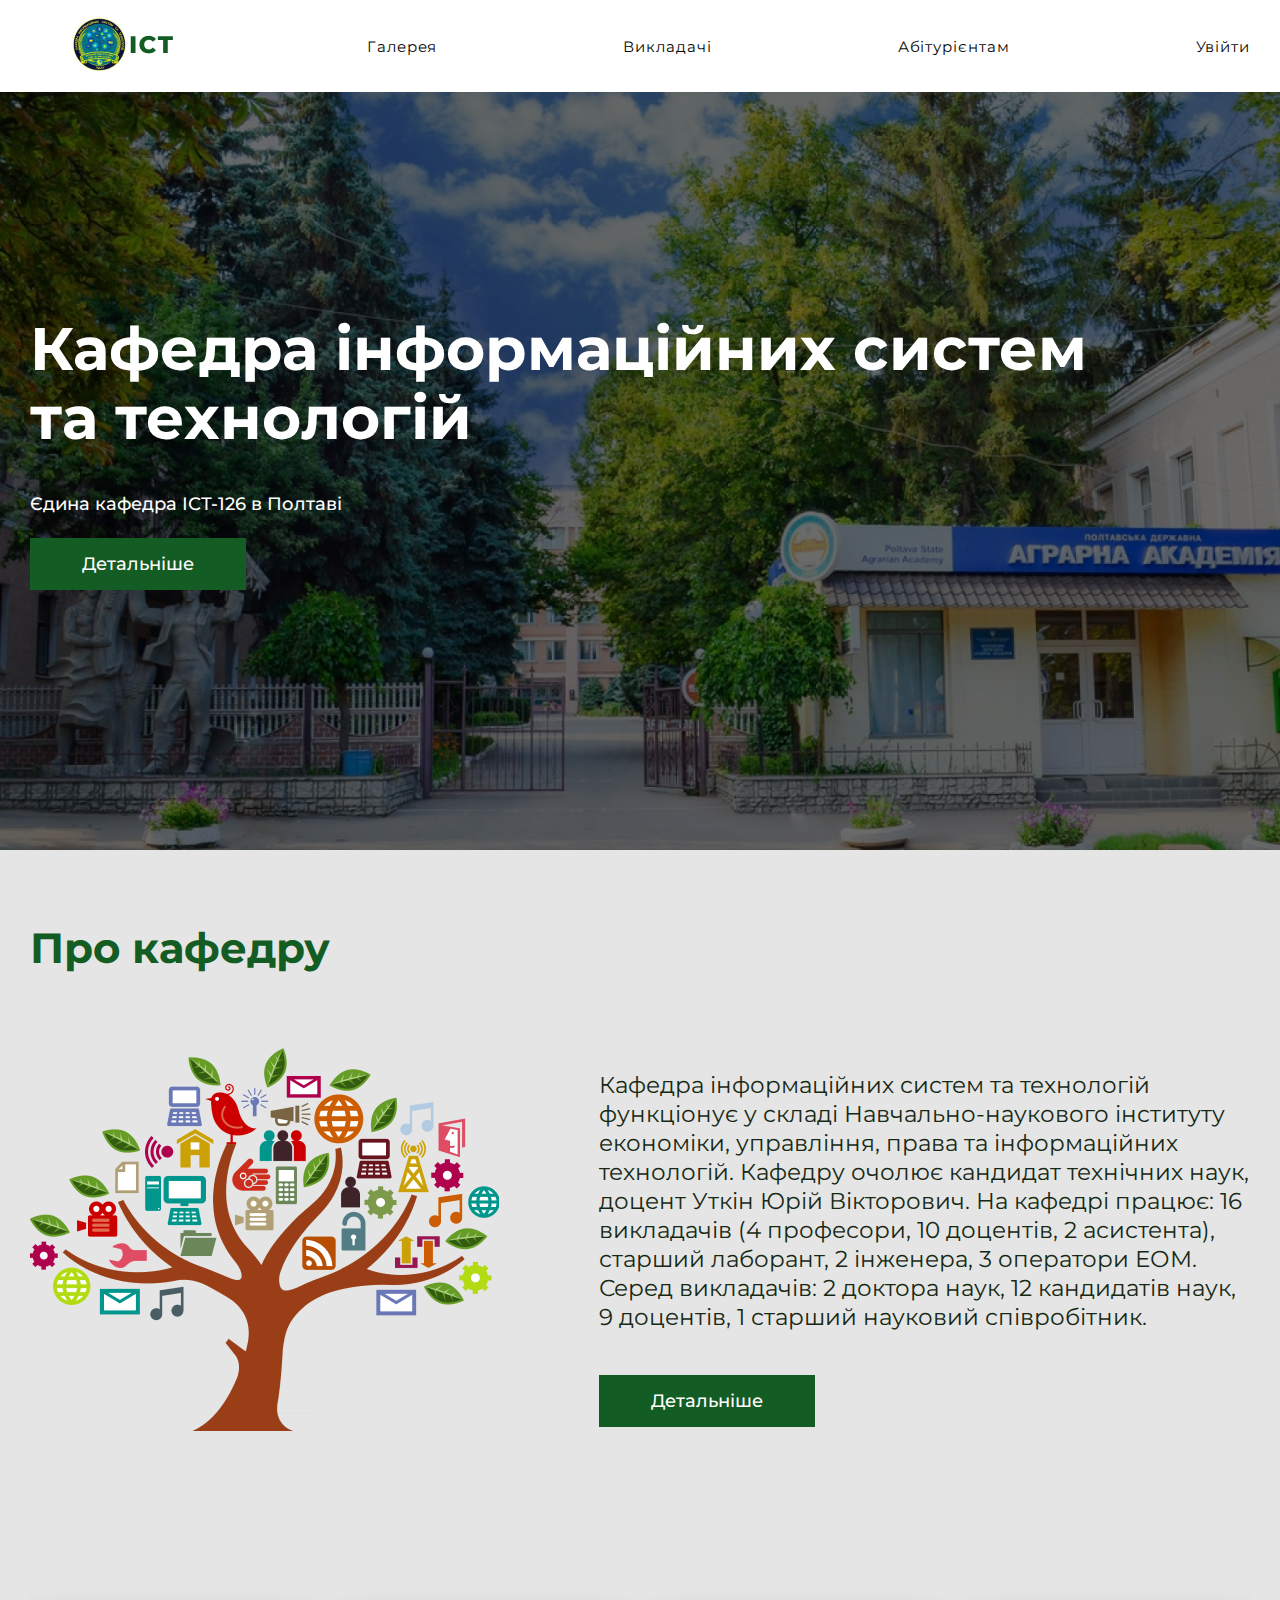
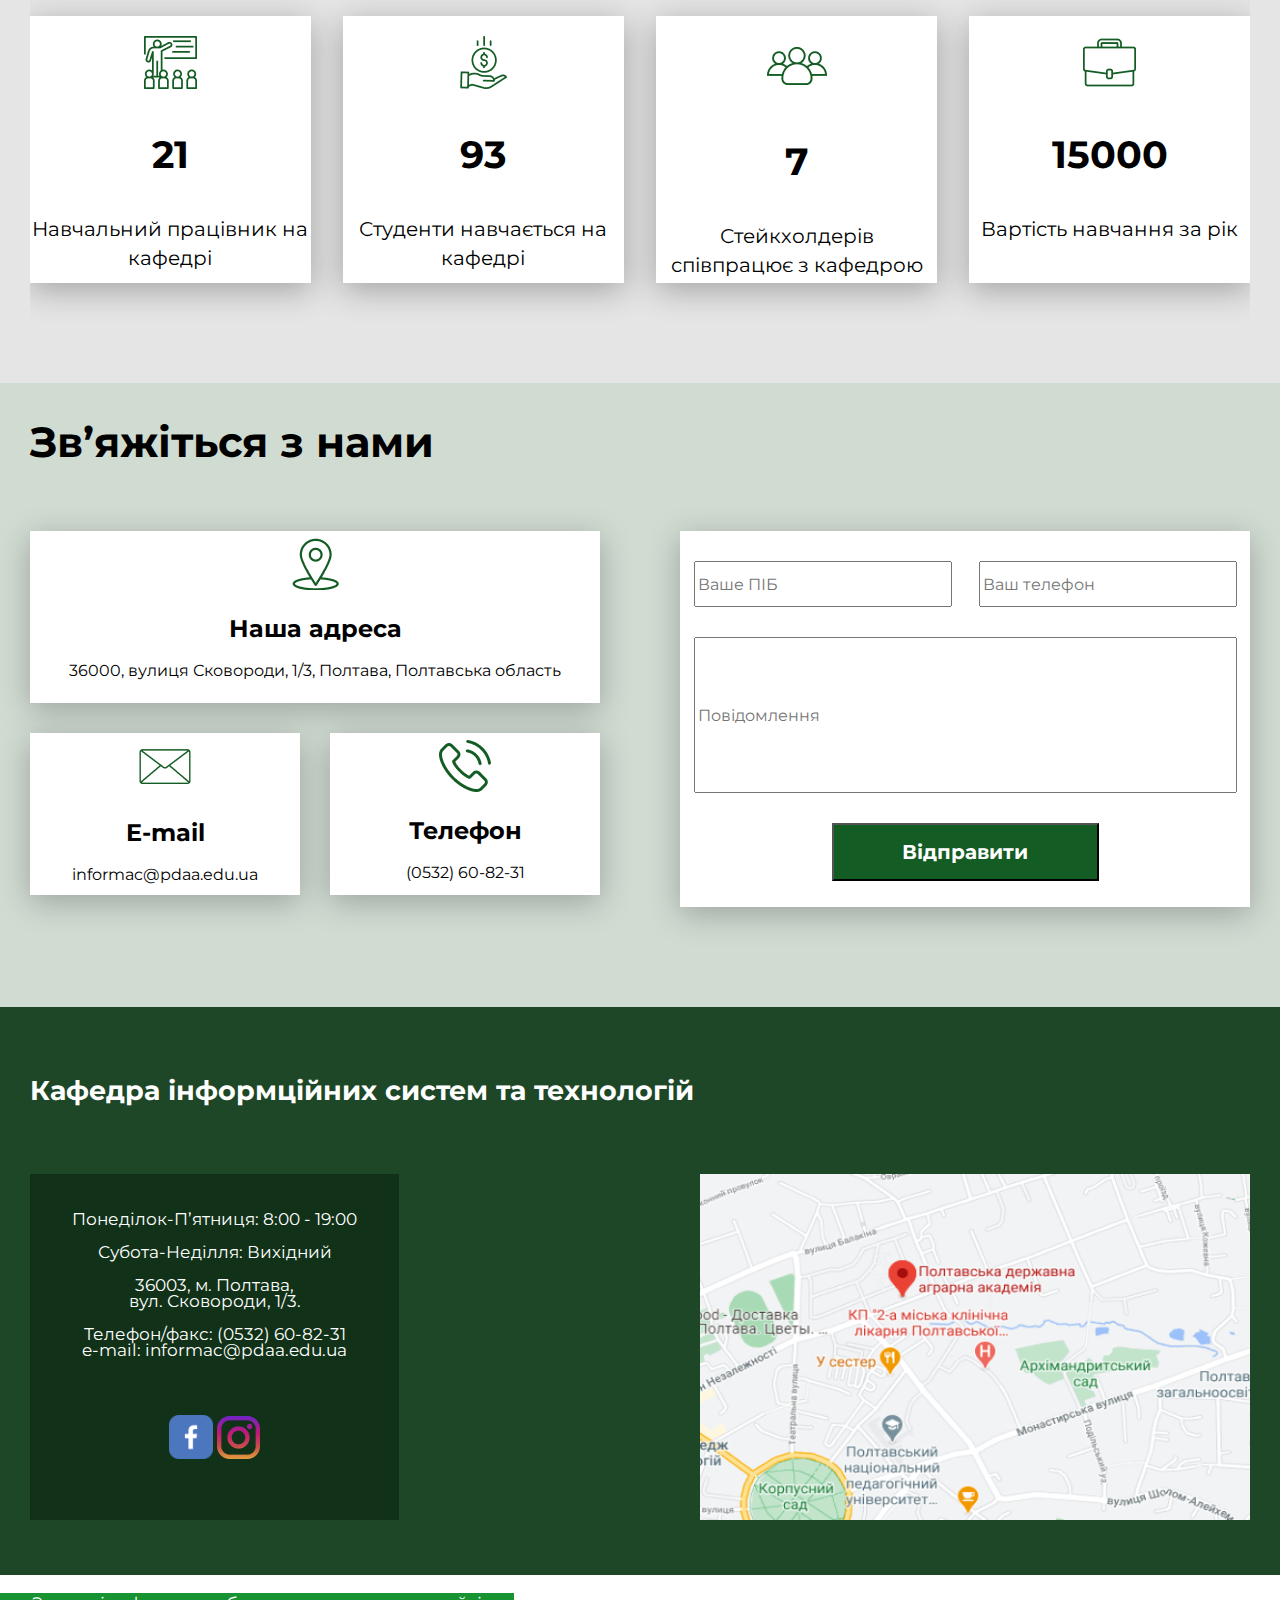
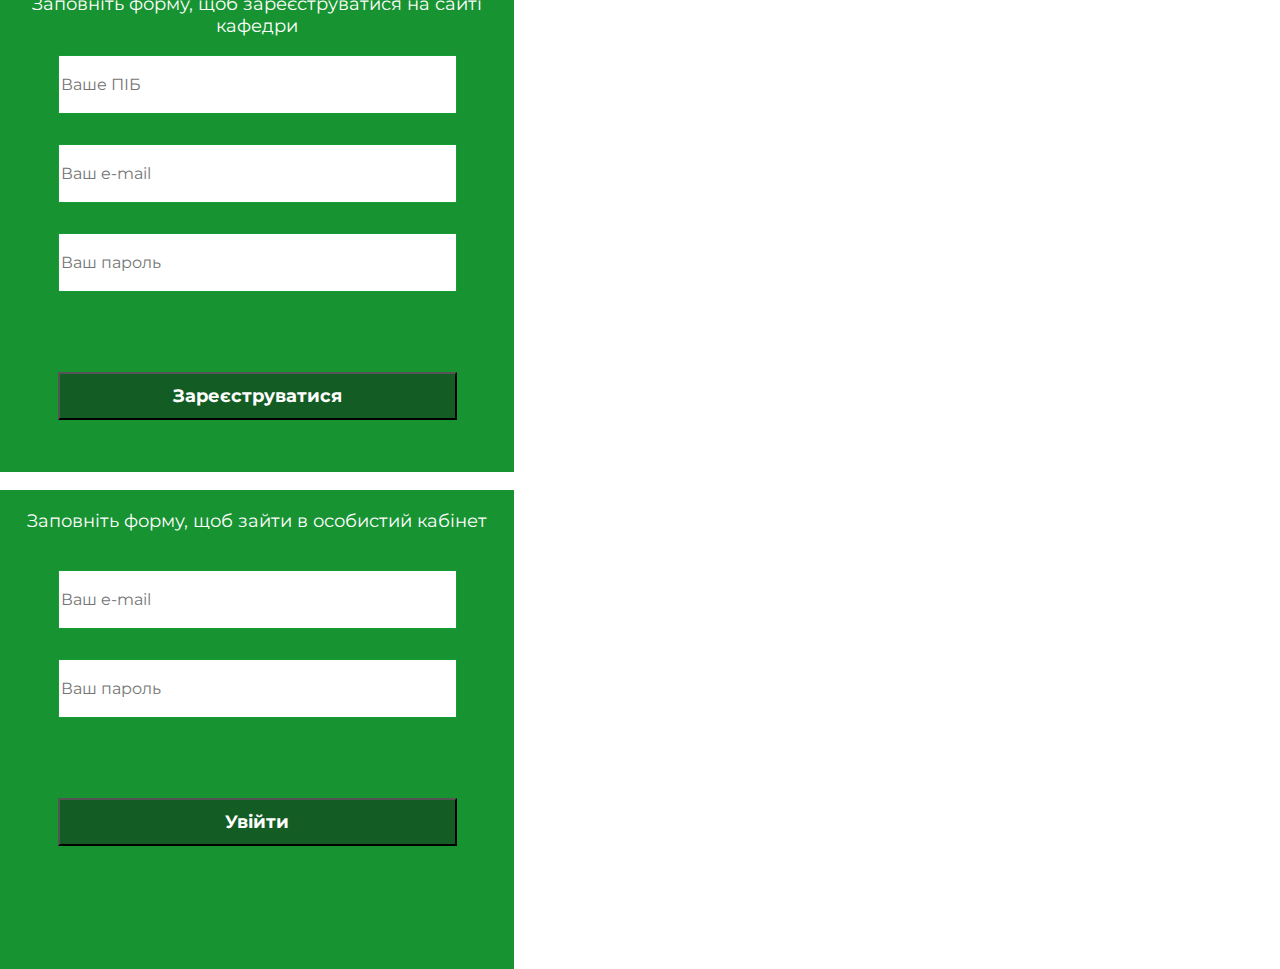
==== index.html @ c8d1c556 "First version Ist website" ====
<!DOCTYPE html>
<html lang="ua">

<head>
  <meta charset="UTF-8">
  <meta http-equiv="X-UA-Compatible" content="IE=edge">
  <meta name="viewport" content="width=device-width, initial-scale=1.0">
  <title>Кафедра ІНформаційних систем та технологій</title>
  <link rel="stylesheet" href="style/normalize.css">
  <link rel="stylesheet" href="style/main.css">
  <link rel="preconnect" href="https://fonts.gstatic.com">
  <link href="https://fonts.googleapis.com/css2?family=Montserrat:ital,wght@0,400;0,700;0,900;1,400;1,700&display=swap"
    rel="stylesheet">
</head>

<body>
  <header class="header">
    <div class="container">
      <nav class="main__nav">
        <ul class="nav__list">
          <a href="index.html">
            <li class="nav__item"><img src="img/logo.png" alt="Logo"></li>
          </a>
          <a href="gallery.html">
            <li class="nav__item">Галерея</li>
          </a>
          <a href="professor.html">
            <li class="nav__item">Викладачі</li>
          </a>
          <a href="for_entrant.html">
            <li class="nav__item">Абітурієнтам</li>
          </a>
          <a href="">
            <li class="nav__item"> Увійти</li>
          </a>
        </ul>
      </nav>
    </div>
  </header>
  
  <div class="main__header">
    <div class="container">
      <div class="header__title">
        <h1>
          Кафедра інформаційних систем<br> та технологій
        </h1>
      </div>
      <div class="header__subtitle">
        <p>
          Єдина кафедра ІСТ-126 в Полтаві
        </p>
      </div>
      <div class="header__detail">
        <a href="chair_detail.html">
          Детальніше
        </a>
      </div>
    </div>
  </div>



  <main class="main__content">
    <section class="about__chair">
      <div class="container">
        <div class="about__chair_title">
          <h2>
            Про кафедру
          </h2>
        </div>
        <div class="about__chair_wrapper">
          <div class="about__chair_img">
            <img src="img/about.png" alt="IT treees">
          </div>
          <div class="about__chair_descript">
            <p>
              Кафедра інформаційних систем та технологій функціонує у складі Навчально-наукового інституту економіки,
              управління, права та інформаційних технологій. Кафедру очолює кандидат технічних наук, доцент Уткін Юрій
              Вікторович. На кафедрі працює: 16 викладачів (4 професори, 10 доцентів, 2 асистента), старший лаборант, 2
              інженера, 3 оператори ЕОМ. Серед викладачів: 2 доктора наук, 12 кандидатів наук, 9 доцентів, 1 старший
              науковий співробітник.
            </p>
            <div class="about__chair_link">
              <a href="chair_detail.html">
                Детальніше
              </a>
            </div>
          </div>
        </div>
        <div class="advantage__cards">
            <div class="advantage__card_1">
              <img src="img/Vector.png" alt="">
              <h2>21</h2>
              <p>
                Навчальний працівник на кафедрі
              </p>
            </div>
            <div class="advantage__card_2">
              <img src="img/Vector2.png" alt="">
              <h2>93</h2>
              <p>
                Студенти навчається на кафедрі
              </p>
            </div>
            <div class="advantage__card_3">
              <img src="img/Vector3.png" alt="">
              <h2>7</h2>
              <p>
                Стейкхолдерів співпрацює з кафедрою
              </p>
            </div>
            <div class="advantage__card_4">
              <img src="img/Vector4.png" alt="">
              <h2>15000</h2>
              <p>
                Вартість навчання за рік
              </p>
            </div>
        </div>  
      </div>
    </section>

    <section class="contact__us">
      <div class="container">
        <div class="contact__title">
          <h2>Зв’яжіться з нами</h2>
        </div>
        <div class="flex__wraper">
          <div class="our__contacts">
            <div class="contact__location">
              <img src="img/location.png" alt="">
              <h2>Наша адреса</h2>
              <p>
                36000, вулиця Сковороди, 1/3, Полтава, Полтавська область
              </p>
            </div>
             <div class="flex__wrap_contact">
              <div class="contact__email">
                <img src="img/email.png" alt="">
                <h2>E-mail</h2>
                <p>
                  informac@pdaa.edu.ua
                </p>
              </div>
              <div class="contact__phone">
                <img src="img/phone.png" alt="">
                <h2>Телефон</h2>
                <p>
                  (0532) 60-82-31
                </p>
              </div>
            </div>
          </div>
          
          <div class="communication__form">
            <form action="#" method="POST">
              <div class="flex__wrap_form">
                <div class="communication__name">
                  <input type="text" name="name" placeholder="Ваше ПІБ">
                </div>
                <div class="communication__phone">
                  <input type="tel" name="phone" placeholder="Ваш телефон">
                </div>
              </div>             
              <div class="communication__Message">
                <input type="text" name="Message" placeholder="Повідомлення">
              </div>
            </form>
            <div class="form__button">
              <button type="Submit">Відправити</button>
            </div>
          </div>
        </div>
      </section>
    </main>

    <footer class="footer">
      <div class="container">
        <div class="footer__title">
          <h2>
            Кафедра інформційних систем та технологій
          </h2>
        </div>
        <div class="flex__footer">
          <div class="footer__information"> 
            <p>Понеділок-П’ятниця: 8:00 - 19:00</p>
            <p>Субота-Неділля: Вихідний</p>
            <p>36003, м. Полтава,<br>вул. Сковороди, 1/3.</p>
            <p>Телефон/факс: (0532) 60-82-31<br>e-mail: informac@pdaa.edu.ua</p>
            <div class="social__icon">
              <a href="#"><img src="img/facebook.png" alt="facebook icon" width="44px"></a>
              <a href="#"><img src="img/instagram.png" alt="instagram icon"></a>
            </div>
          </div>
          
          <div class="footer__map">
            <img src="img/map.jpg" alt="map location">
          </div>
        </div>
        </div>  
    </footer>

    <div class="registration">
      <p>
        Заповніть форму, щоб зареєструватися на сайті кафедри
      </p>  
      <form action="">
        <input type="text" placeholder="Ваше ПІБ">
        <input type="e-mail"placeholder="Ваш e-mail">
        <input type="password" placeholder="Ваш пароль">
      </form>
      <button>
        Зареєструватися
     </button>
    </div>

    <div class="log_in">
      <p>
        Заповніть форму, щоб зайти в особистий кабінет
      </p>  
      <form action="">
        <input type="email" placeholder="Ваш e-mail">
        <input type="password" placeholder="Ваш пароль">
      </form>
      <button>
        Увійти
     </button>
    </div>
</body>

</html>
---- style/main.css ----
body {
    font-family: 'Montserrat', sans-serif;
    margin: 0;
    padding: 0;
}

a {
  text-decoration: none;
  color:  #070707;
}

li {
  padding: 0;
  margin: 0;
  list-style: none;
}

.container {
    max-width: 1220px;
    margin: 0 auto;
}

.nav__list {
  display: flex;
  justify-content: space-between;
  align-items: center;
  font-size: 15px;
  letter-spacing: 0.06em;
  color: #172915;
}

.main__header {
  background-color:#449E2F;
  background-image: url(../img/bg.png);
  background-size: cover;
  background-repeat: no-repeat;
	background-position: center center;
  overflow: hidden;
  padding-bottom: 275px;
}

.header__title {
  padding-top: 182px;
  font-style: normal;
  font-weight: 900;
  font-size: 30px;
  line-height: 69px;
  color: #FFFFFF;
  align-items: center;
}

.header__subtitle {
  font-weight: 500;
  font-size: 18px;
  line-height: 22px;
  color: #FFFFFF;
  padding-bottom: 20px;
}

.header__detail a{
  font-weight: 500;
  font-size: 18px;
  line-height: 22px;
  color: #FFFFFF;
  width: 267px;
  height: 58px;
  background: #135C23;
  padding: 15px 52px 15px 52px;
}

.about__chair {
  background: #E5E5E5;
  overflow: hidden;
}
.about__chair_title {
  padding-top: 40px;
  padding-bottom: 40px;
  font-style: normal;
  font-weight: bold;
  font-size: 28px;
  line-height: 49px;
  color: #135C23;
}
.about__chair_wrapper {
  display: flex;
  justify-content: space-between;
  padding-bottom: 100px;
}

.about__chair_descript {
  font-weight: normal;
  font-size: 23px;
  line-height: 29px;
  color: #172915;
  padding-left: 100px;
}
.about__chair_link {
  padding-top: 30px;
}
.about__chair_link a {
  font-weight: 500;
  font-size: 18px;
  line-height: 22px;
  color: #FFFFFF;
  width: 267px;
  height: 58px;
  background: #135C23;
  padding: 15px 52px 15px 52px;
}

.advantage__cards {
  overflow: hidden;
  display: flex;
  justify-content: space-between;
  padding-bottom: 100px;
  padding-top: 80px;
  text-align: center;
  
}
.advantage__cards h2 {
  font-weight: 700;
  font-size: 38px;
  line-height: 59px;
}

.advantage__cards p {
  font-size: 20px;
line-height: 29px;
}
.advantage__cards img {
  padding-top: 20px;
}

.advantage__card_1 {
  background: #FFFFFF;
  box-shadow: 0px 7px 30px rgba(0, 0, 0, 0.29);
  width: 23%;
  height: 267px;
  
}
.advantage__card_2 {
  background: #FFFFFF;
  box-shadow: 0px 7px 30px rgba(0, 0, 0, 0.29);
  width: 23%;
  height: 267px;
}
.advantage__card_3 {
  background: #FFFFFF;
  box-shadow: 0px 7px 30px rgba(0, 0, 0, 0.29);
  width: 23%;
  height: 267px;
}
.advantage__card_4 {
  background: #FFFFFF;
  box-shadow: 0px 7px 30px rgba(0, 0, 0, 0.29);
  width: 23%;
  height: 267px;
}

.contact__us {
  background-color:  rgba(18, 75, 30, 0.2);
  overflow: hidden;
  padding-bottom: 100px;
}

.contact__title {
  font-weight: bold;
  font-size: 28px;
  line-height: 49px;
  color: #000000;
  padding-bottom: 30px;
}
.flex__wraper {
  display: flex;
  justify-content: space-between;
}

.flex__wrap_contact {
  display: flex;
  justify-content: space-between;
}
.our__contacts img{
  padding-top: 7px;
}
.contact__location {
  width: 570px;
  height: 172px;
  background: #FFFFFF;
  box-shadow: 0px 7px 30px rgba(0, 0, 0, 0.25);
  text-align: center;
  margin-bottom: 30px;
}

.contact__email {
  width: 270px;
  height: 162px;
  background: #FFFFFF;
  box-shadow: 0px 7px 30px rgba(0, 0, 0, 0.25);
  text-align: center;
}
.contact__phone {
  width: 270px;
  height: 162px;
  background: #FFFFFF;
  box-shadow: 0px 7px 30px rgba(0, 0, 0, 0.25);
  text-align: center;
}

.communication__form {
  width: 570px;
  height: 376px;
  background: #FFFFFF;
  box-shadow: 0px 7px 30px rgba(0, 0, 0, 0.25);
}

.flex__wrap_form {
  display: flex;
  justify-content: space-around;
  padding-top: 30px;
}
.communication__Message {
  text-align: center;
  padding-top: 30px;

}

.form__button {
  padding-top: 30px;
  text-align: center;
}

.communication__name input {
 width: 250px;
 height: 40px;
}
.communication__phone input {
  width: 250px;
  height: 40px;
}
.communication__Message input {
  width: 535px;
  height: 150px;
}

.form__button button{
  font-weight: 500;
  font-size: 18px;
  line-height: 22px;
  color: #FFFFFF;
  width: 267px;
  height: 58px;
  background: #135C23;
  padding: 15px 52px 15px 52px;
  font-weight: 700;
  font-size: 20px;
  line-height: 24px;
}

 .footer {
  background: #1E4727;
  overflow: hidden;
 }

 .footer__title {
   padding-top: 50px;
   padding-bottom: 50px;
  font-weight: 900;
  font-size: 18px;
  line-height: 22px;
  color: #FFFFFF;
 }

 .flex__footer {
   display: flex;
   justify-content: space-between;
   padding-bottom: 50px;
 }
 
 .footer__information {
  width: 369px;
  height: 326px;
  background: #113218;
  text-align: center;
  font-size: 17px;
  line-height: 16px;
  color: #FFFFFF;
  padding-top: 20px;
 }
.social__icon {
  padding-top: 40px;

}
 .footer__map img {
   width: 550px;
   height: 346px;
 }

 /* end main*/

 .main__chair_title {
   padding-top: 50px;
  font-weight: bold;
  font-size: 30px;
  line-height: 49px;
  color: #172915;
 }
 .main__chair_description {
  font-weight: normal;
  font-size: 18px;
  line-height: 22px;
  color: #172915;
  text-align: justify;
  padding-bottom: 100px;
 }
 .main__chair_description a {
  text-decoration: underline;
 }
 .main__chair_detail {
  background: #E5E5E5;
  overflow: hidden;
 }

 /* entrant */

 .main__for_entrant {
  background: #E5E5E5;
  overflow: hidden;
  font-size: 18px;
  line-height: 22px;
  color: #172915;
 }

 .for_entrant_title {
  padding-top: 50px;
  font-size: 25px;
  line-height: 49px;
  color: #172915;
 }

 .entrant__document_item {
   list-style: decimal;
 }

 .entrant__information_item {
   list-style: decimal;
 }

 .entrant__information_list {
   padding-bottom: 50px;
 }

 /* gallery */

 .main__gallery {
  background: #E5E5E5;
  overflow: hidden;
 }
 .main__gallery_title {
  font-size: 30px;
  line-height: 49px;
  color: #172915;
  padding: 30px 0 20px 0;
 }

 .gallery__table td {
   padding: 10px;
 }

 .gallery__table {
   padding-bottom: 50px;
 }

 /* professor */

 .professor__title {
  font-weight: bold;
  font-size: 20px;
  line-height: 49px;
  padding: 30px 0 20px 0;
 }
 
 .main__professor {
  background: #E5E5E5;
  overflow: hidden;
  padding-bottom: 70px;
 }

 .professor__wrapper {
   display: flex;
   justify-content: space-between;
   align-items: center;
 }

 .professor__card {
   display: flex;
   justify-content: space-between;
   width: 50%;
   padding: 20px;
 }
 /* ************ */
.registration {
  /* display: none; */
  text-align: center;
  width: 514px;
  height: 479px;
  background: #179332;
}
.registration input {
  margin-bottom: 30px;
  width: 399px;
  height: 59px;
  background: #FFFFFF;
  border: 1px solid #149D33;
  box-sizing: border-box;
}
.registration button {
  width: 399px;
  height: 48px;
  background: #135C23;
  font-weight: 700;
  font-size: 18px;
  line-height: 22px;
  color: #fff;
  margin-top: 50px;
}
.registration p {
  font-size: 18px;
  line-height: 22px;
  color: #FFFFFF;
}
/* **************** */
.log_in {
  /* display: none; */
  text-align: center;
  width: 514px;
  height: 479px;
  background: #179332;
}
.log_in input {
  margin-bottom: 30px;
  width: 399px;
  height: 59px;
  background: #FFFFFF;
  border: 1px solid #149D33;
  box-sizing: border-box;
}
.log_in button {
  width: 399px;
  height: 48px;
  background: #135C23;
  font-weight: 700;
  font-size: 18px;
  line-height: 22px;
  color: #fff;
  margin-top: 50px;
}
.log_in p {
  padding-top: 20px;
  padding-bottom: 20px;
  font-size: 18px;
  line-height: 22px;
  color: #FFFFFF;
}
 /*  *******************/

 @media screen and (max-width: 1150px){
  .flex__wraper {
    padding-left: 100px; 
    display: flex;
    flex-wrap: wrap;
  }
  .our__contacts {
    padding-bottom: 40px;
  }

} 

  @media screen and (max-width: 975px) {
  .about__chair_wrapper{
    display: flex;
    flex-direction: column;
}

.advantage__cards {
  padding-left: 300px;
  display: flex;
  justify-content: space-between;
  /* flex-wrap: wrap; */
  flex-direction: column;
  padding-bottom: 100px;
  padding-top: 80px;
}
.advantage__card_1 {
  margin-bottom: 20px;
  background: #FFFFFF;
  box-shadow: 0px 7px 30px rgba(0, 0, 0, 0.29);
  width: 50%;
  height: 287px;
  
}
.advantage__card_2 {
  margin-bottom: 20px;
  background: #FFFFFF;
  box-shadow: 0px 7px 30px rgba(0, 0, 0, 0.29);
  width: 50%;
  height: 287px;
}
.advantage__card_3 {
  margin-bottom: 20px;
  background: #FFFFFF;
  box-shadow: 0px 7px 30px rgba(0, 0, 0, 0.29);
  width: 50%;
  height: 287px;
}
.advantage__card_4 {
  margin-bottom: 20px;
  background: #FFFFFF;
  box-shadow: 0px 7px 30px rgba(0, 0, 0, 0.29);
  width: 50%;
  height: 287px;
}
.flex__footer {
  flex-wrap: wrap;
}
.footer__information {
  margin-bottom: 30px;
}
}
@media screen and (max-width: 930px) {
  .professor__card {
    flex-wrap: wrap;
  }
}
@media screen and (max-width: 600px) {
  .professor__wrapper {
    flex-wrap: wrap;
  }
}
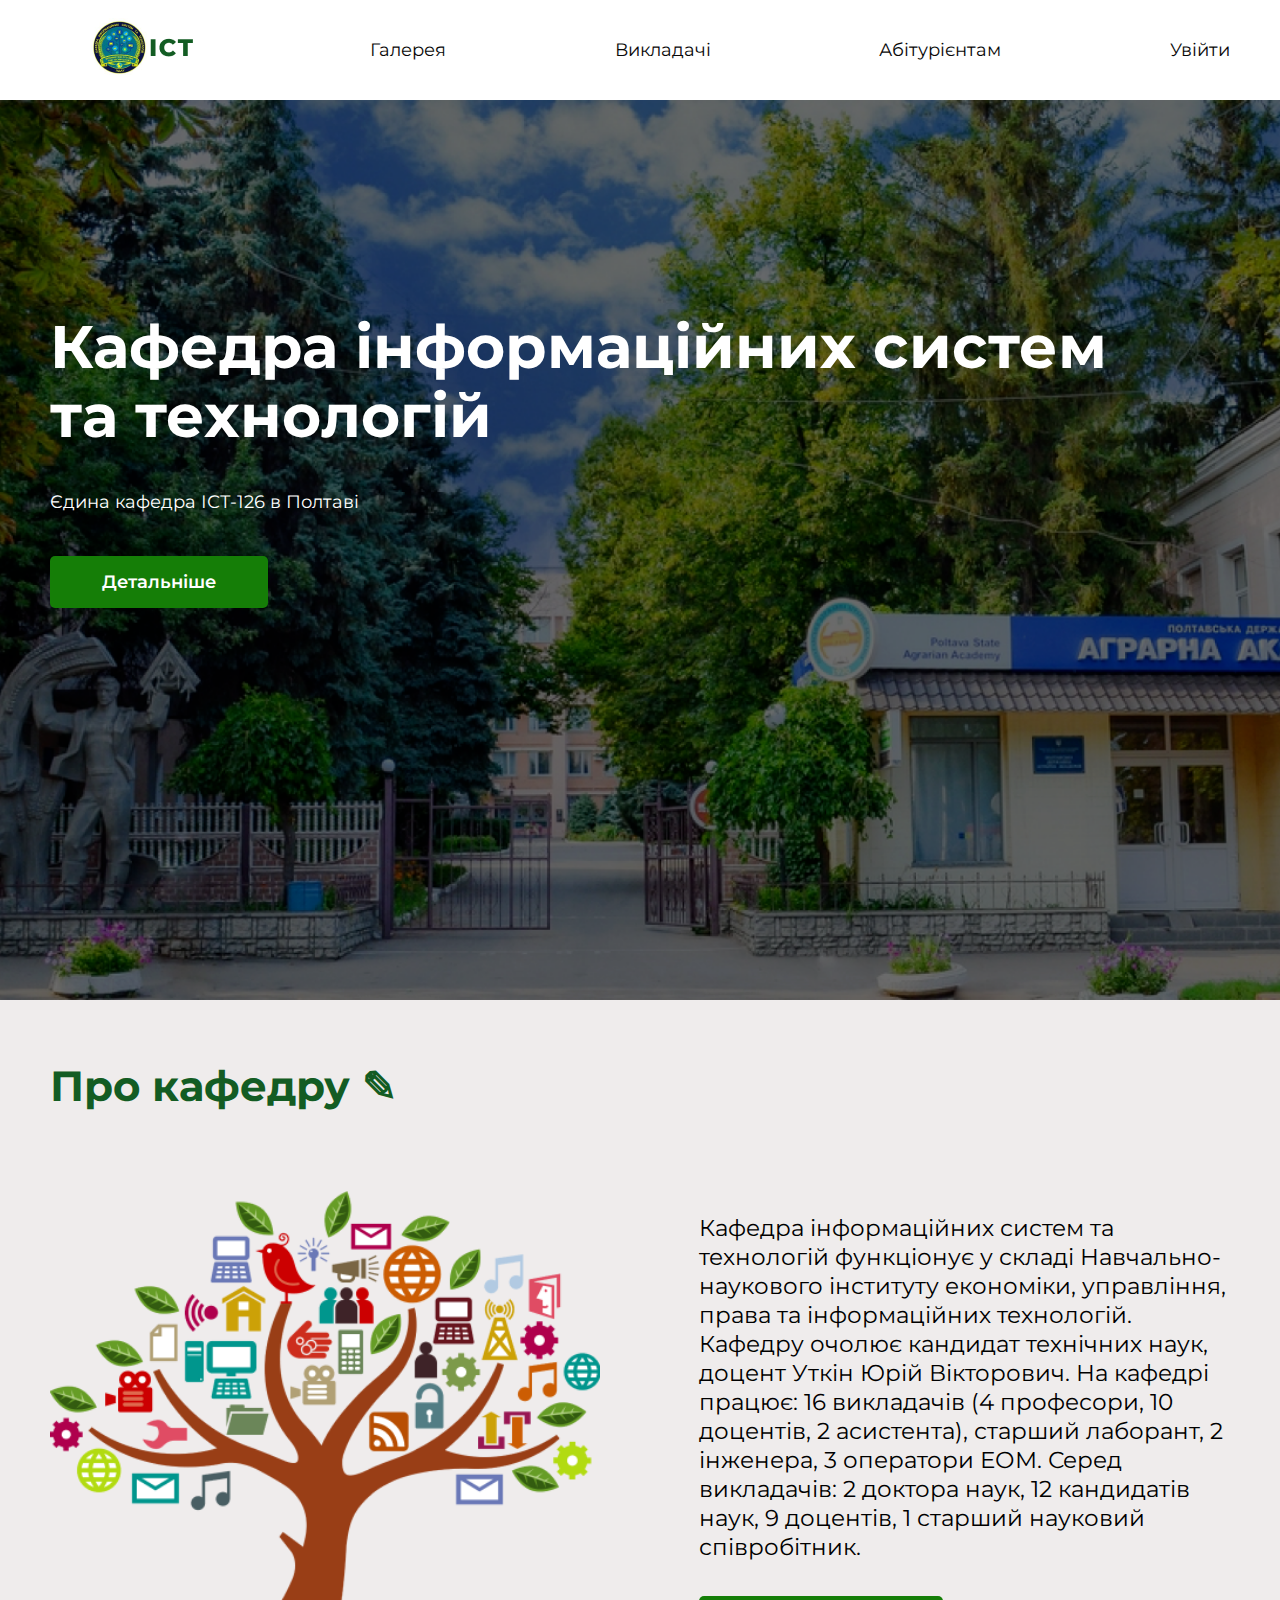
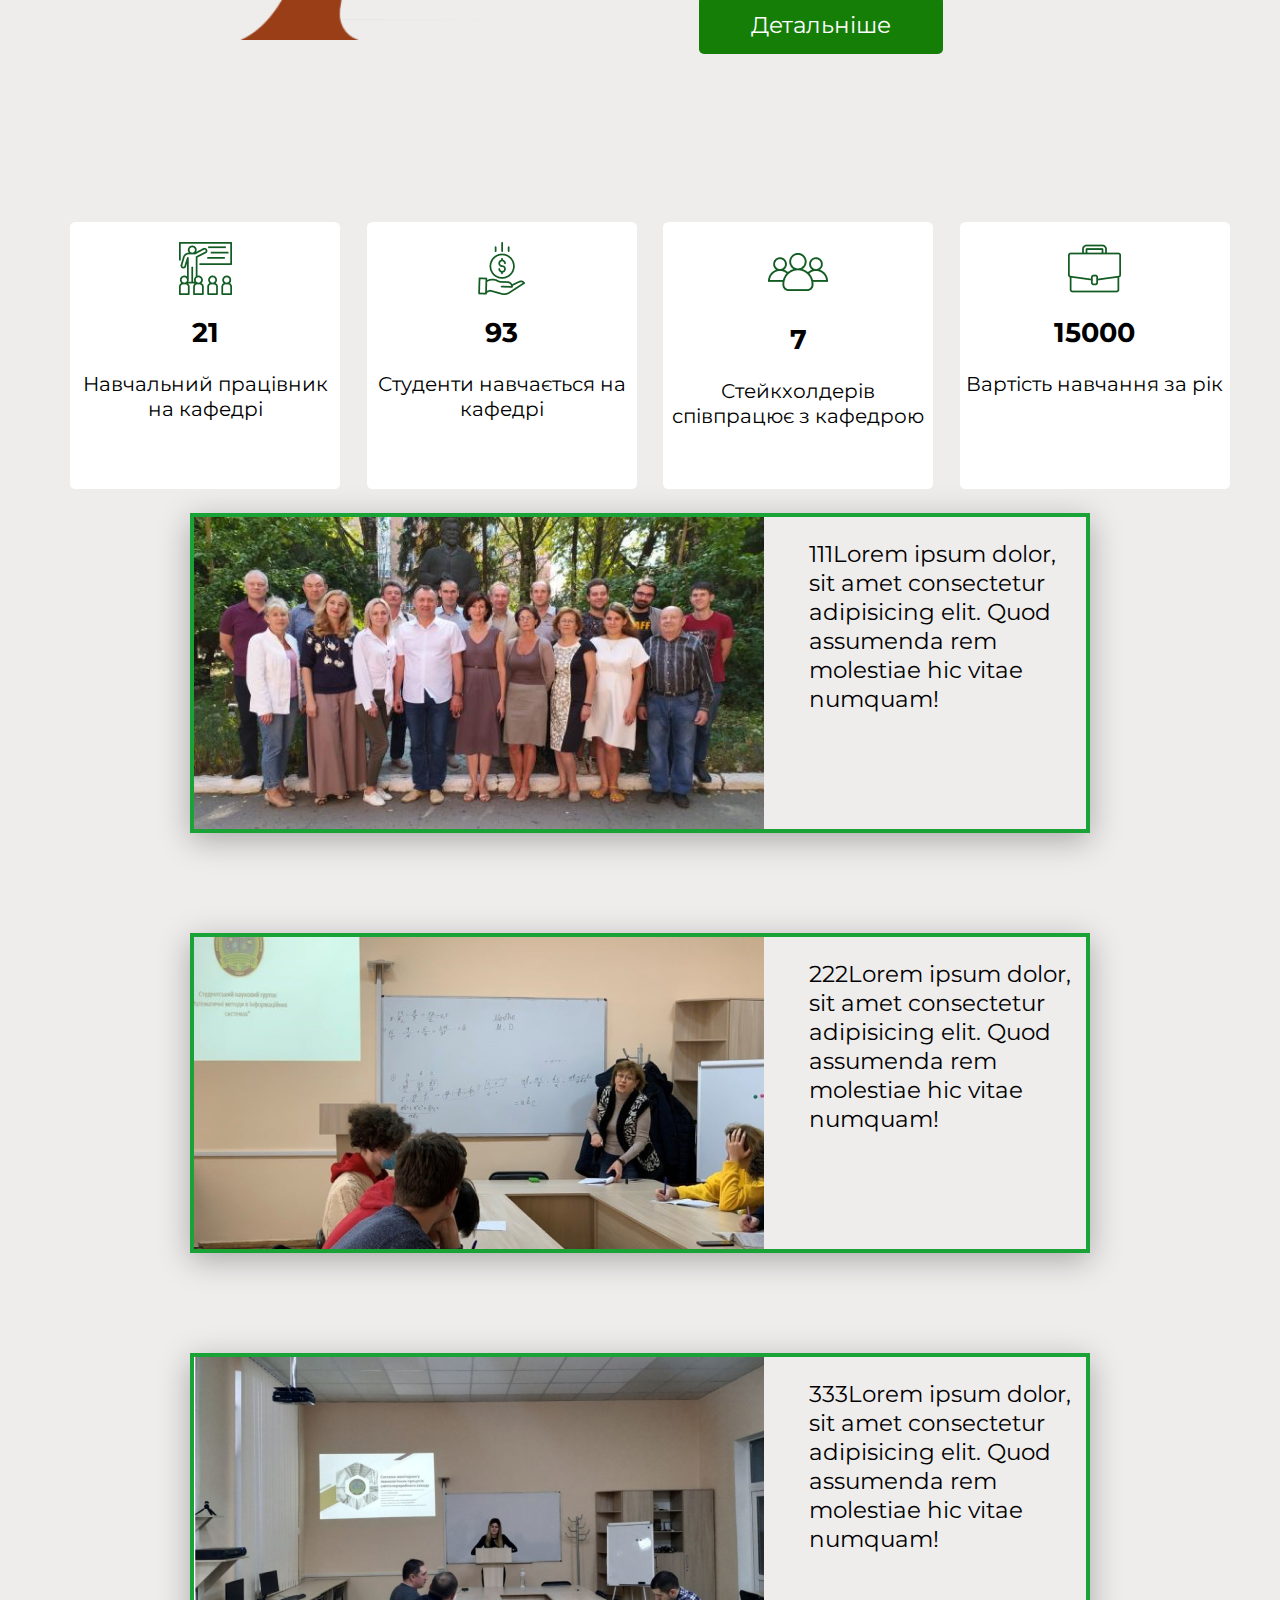
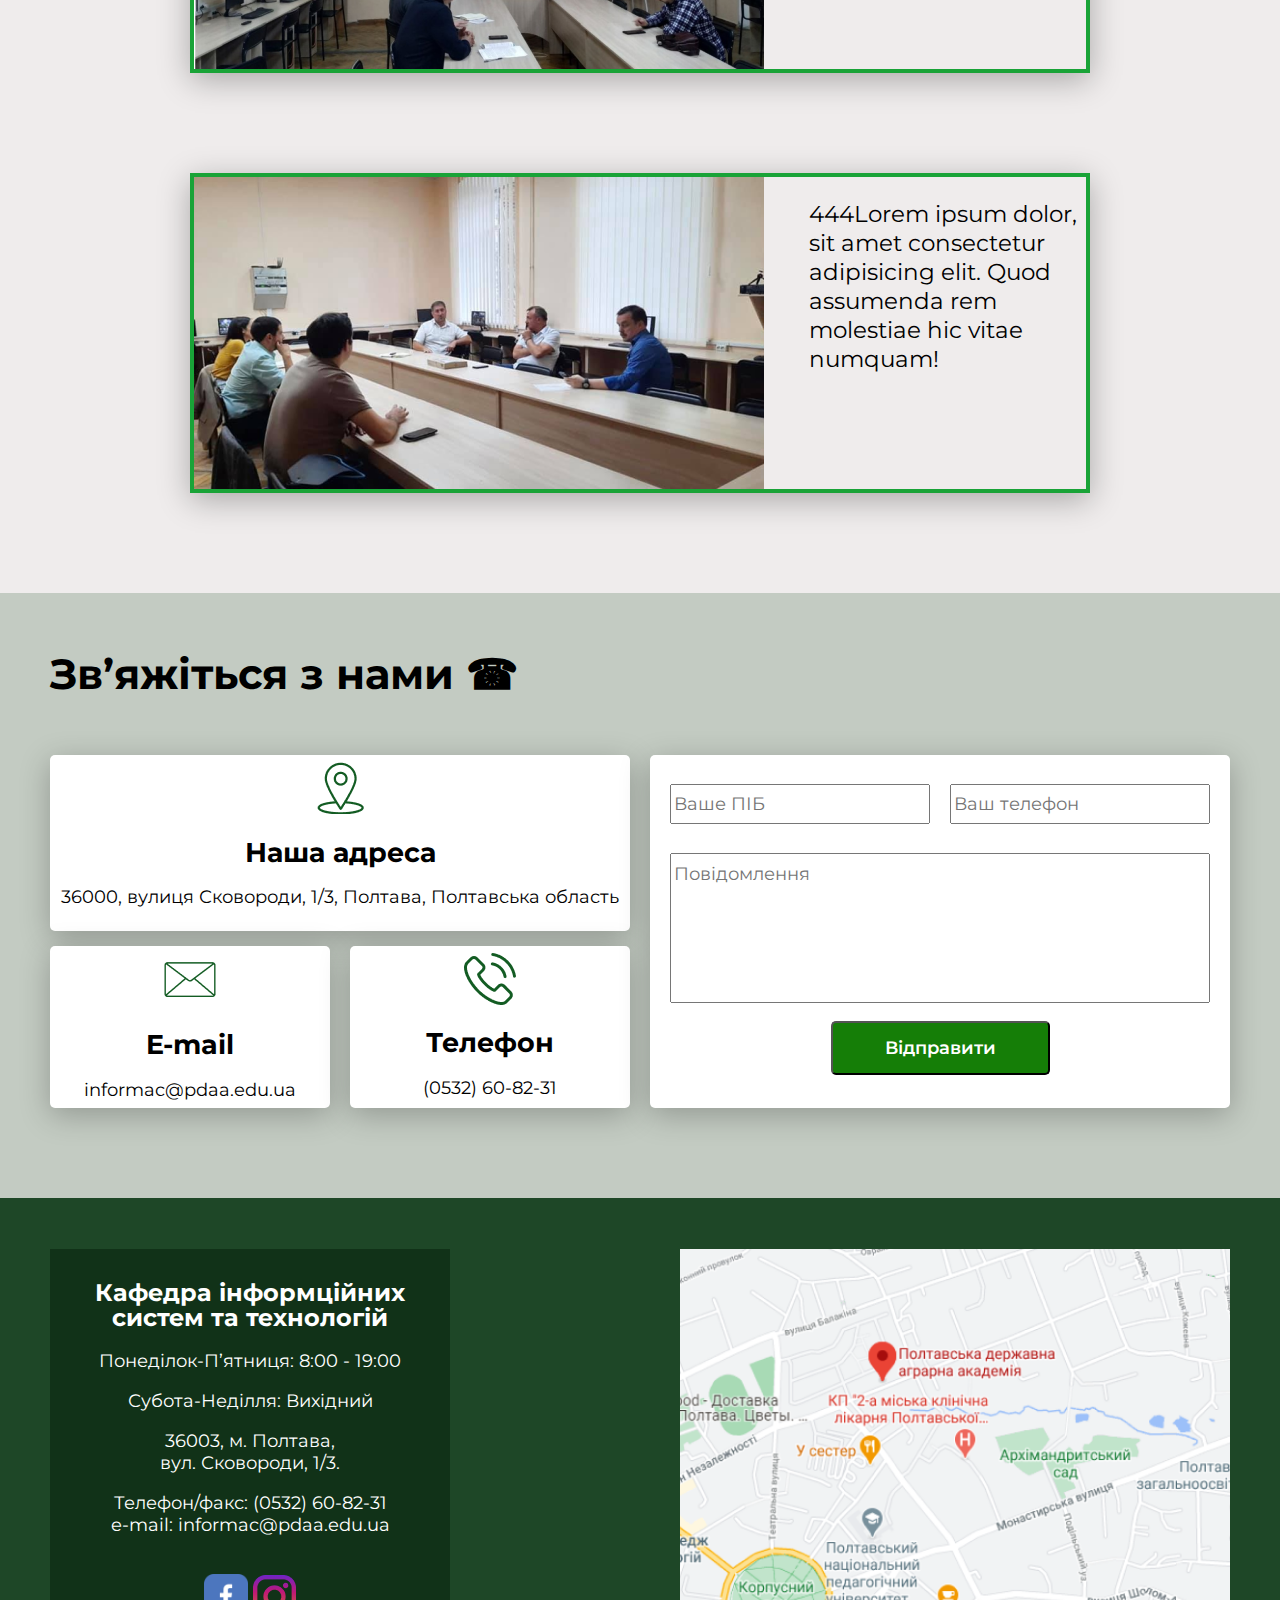
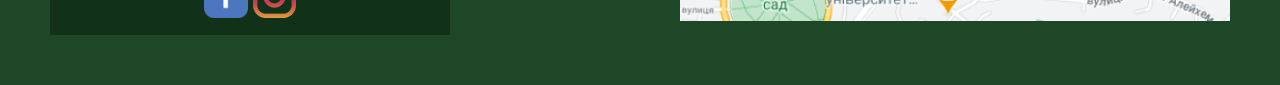
==== commit d0d060b0: "Added adaptive, tabs content and other small changes" ====
--- a/index.html
+++ b/index.html
@@ -4,10 +4,11 @@
 <head>
   <meta charset="UTF-8">
   <meta http-equiv="X-UA-Compatible" content="IE=edge">
-  <meta name="viewport" content="width=device-width, initial-scale=1.0">
+  <meta name="viewport" content="width=device-width, initial-scale=1.0, maximum-scale=1.0">
   <title>Кафедра ІНформаційних систем та технологій</title>
   <link rel="stylesheet" href="style/normalize.css">
   <link rel="stylesheet" href="style/main.css">
+  <link rel="stylesheet" href="style/adaptive.css">
   <link rel="preconnect" href="https://fonts.gstatic.com">
   <link href="https://fonts.googleapis.com/css2?family=Montserrat:ital,wght@0,400;0,700;0,900;1,400;1,700&display=swap"
     rel="stylesheet">
@@ -16,10 +17,10 @@
 <body>
   <header class="header">
     <div class="container">
-      <nav class="main__nav">
+      <nav class="nav">
         <ul class="nav__list">
           <a href="index.html">
-            <li class="nav__item"><img src="img/logo.png" alt="Logo"></li>
+            <li class="nav__item_logo"><img src="img/logo.png" alt="Logo"></li>
           </a>
           <a href="gallery.html">
             <li class="nav__item">Галерея</li>
@@ -36,43 +37,35 @@
         </ul>
       </nav>
     </div>
+
+    <div class="header__content">
+      <div class="container">
+        <div class="header__wrapper">
+          <div class="header__title">
+            <h1>Кафедра інформаційних систем<br> та технологій</h1>
+          </div>
+          <div class="header__subtitle">
+            <p>Єдина кафедра ІСТ-126 в Полтаві</p>
+          </div>
+          <div class="header__detail link_style">
+            <a href="chair_detail.html">Детальніше</a>
+          </div>
+        </div>
+      </div>
+    </div>
   </header>
-  
-  <div class="main__header">
-    <div class="container">
-      <div class="header__title">
-        <h1>
-          Кафедра інформаційних систем<br> та технологій
-        </h1>
-      </div>
-      <div class="header__subtitle">
-        <p>
-          Єдина кафедра ІСТ-126 в Полтаві
-        </p>
-      </div>
-      <div class="header__detail">
-        <a href="chair_detail.html">
-          Детальніше
-        </a>
-      </div>
-    </div>
-  </div>
-
-
 
   <main class="main__content">
-    <section class="about__chair">
-      <div class="container">
-        <div class="about__chair_title">
-          <h2>
-            Про кафедру
-          </h2>
-        </div>
-        <div class="about__chair_wrapper">
-          <div class="about__chair_img">
-            <img src="img/about.png" alt="IT treees">
-          </div>
-          <div class="about__chair_descript">
+    <section class="about">
+      <div class="container">
+        <div class="about__title">
+          <h2>Про кафедру &#9998;</h2>
+        </div>
+        <div class="about__wrapper">
+          <div class="about__wrapper-img">
+            <img class="about__img" src="img/about.png" alt="IT treees" width="550px">
+          </div>
+          <div class="about__wrapper-descript">
             <p>
               Кафедра інформаційних систем та технологій функціонує у складі Навчально-наукового інституту економіки,
               управління, права та інформаційних технологій. Кафедру очолює кандидат технічних наук, доцент Уткін Юрій
@@ -80,50 +73,94 @@
               інженера, 3 оператори ЕОМ. Серед викладачів: 2 доктора наук, 12 кандидатів наук, 9 доцентів, 1 старший
               науковий співробітник.
             </p>
-            <div class="about__chair_link">
-              <a href="chair_detail.html">
-                Детальніше
-              </a>
-            </div>
-          </div>
-        </div>
-        <div class="advantage__cards">
-            <div class="advantage__card_1">
-              <img src="img/Vector.png" alt="">
-              <h2>21</h2>
-              <p>
-                Навчальний працівник на кафедрі
-              </p>
-            </div>
-            <div class="advantage__card_2">
-              <img src="img/Vector2.png" alt="">
-              <h2>93</h2>
-              <p>
-                Студенти навчається на кафедрі
-              </p>
-            </div>
-            <div class="advantage__card_3">
-              <img src="img/Vector3.png" alt="">
-              <h2>7</h2>
-              <p>
-                Стейкхолдерів співпрацює з кафедрою
-              </p>
-            </div>
-            <div class="advantage__card_4">
-              <img src="img/Vector4.png" alt="">
-              <h2>15000</h2>
-              <p>
-                Вартість навчання за рік
-              </p>
-            </div>
-        </div>  
+            <div class="about__link link_style">
+              <a href="chair_detail.html">Детальніше</a>
+            </div>
+          </div>
+        </div>
       </div>
     </section>
 
-    <section class="contact__us">
+    <section class="advantages">
+      <div class="container">
+        <div class="advantage__cards">
+          <div class="advantage__item">
+            <img src="img/Vector.png" alt="">
+            <h2>21</h2>
+            <p>Навчальний працівник на кафедрі</p>
+          </div>
+          <div class="advantage__item">
+            <img src="img/Vector2.png" alt="">
+            <h2>93</h2>
+            <p>Студенти навчається на кафедрі</p>
+          </div>
+          <div class="advantage__item">
+            <img src="img/Vector3.png" alt="">
+            <h2>7</h2>
+            <p>Стейкхолдерів співпрацює з кафедрою</p>
+          </div>
+          <div class="advantage__item">
+            <img src="img/Vector4.png" alt="">
+            <h2>15000</h2>
+            <p>Вартість навчання за рік</p>
+          </div>
+        </div>
+
+        <div class="tabs">
+          <div class="tab">
+            <div class="tab__images">
+              <img src="img/gallery10.png">
+            </div>
+            <div class="tab__content">
+              <p>
+                111Lorem ipsum dolor, sit amet consectetur adipisicing elit. Quod assumenda rem molestiae hic vitae
+                numquam!
+              </p>
+            </div>
+          </div>
+
+          <div class="tab">
+            <div class="tab__images">
+              <img src="img/gallery9.png">
+            </div>
+            <div class="tab__content">
+              <p>
+                222Lorem ipsum dolor, sit amet consectetur adipisicing elit. Quod assumenda rem molestiae hic vitae
+                numquam!
+              </p>
+            </div>
+          </div>
+
+          <div class="tab">
+            <div class="tab__images">
+              <img src="img/gallery8.png">
+            </div>
+            <div class="tab__content">
+              <p>
+                333Lorem ipsum dolor, sit amet consectetur adipisicing elit. Quod assumenda rem molestiae hic vitae
+                numquam!
+              </p>
+            </div>
+          </div>
+
+          <div class="tab">
+            <div class="tab__images">
+              <img src="img/gallery7.png">
+            </div>
+            <div class="tab__content">
+              <p>
+                444Lorem ipsum dolor, sit amet consectetur adipisicing elit. Quod assumenda rem molestiae hic vitae
+                numquam!
+              </p>
+            </div>
+          </div>
+
+    </section>
+
+    <section class="contacts">
       <div class="container">
         <div class="contact__title">
-          <h2>Зв’яжіться з нами</h2>
+          <h2>Зв’яжіться з нами &#9742;</h2>
         </div>
         <div class="flex__wraper">
           <div class="our__contacts">
@@ -134,24 +171,20 @@
                 36000, вулиця Сковороди, 1/3, Полтава, Полтавська область
               </p>
             </div>
-             <div class="flex__wrap_contact">
+            <div class="flex__wrap_contact">
               <div class="contact__email">
                 <img src="img/email.png" alt="">
                 <h2>E-mail</h2>
-                <p>
-                  informac@pdaa.edu.ua
-                </p>
+                <p>informac@pdaa.edu.ua</p>
               </div>
               <div class="contact__phone">
                 <img src="img/phone.png" alt="">
                 <h2>Телефон</h2>
-                <p>
-                  (0532) 60-82-31
-                </p>
-              </div>
-            </div>
-          </div>
-          
+                <p>(0532) 60-82-31</p>
+              </div>
+            </div>
+          </div>
+
           <div class="communication__form">
             <form action="#" method="POST">
               <div class="flex__wrap_form">
@@ -161,8 +194,8 @@
                 <div class="communication__phone">
                   <input type="tel" name="phone" placeholder="Ваш телефон">
                 </div>
-              </div>             
-              <div class="communication__Message">
+              </div>
+              <div class="communication__message">
                 <input type="text" name="Message" placeholder="Повідомлення">
               </div>
             </form>
@@ -171,18 +204,16 @@
             </div>
           </div>
         </div>
-      </section>
-    </main>
+    </section>
 
     <footer class="footer">
       <div class="container">
-        <div class="footer__title">
-          <h2>
-            Кафедра інформційних систем та технологій
-          </h2>
-        </div>
+
         <div class="flex__footer">
-          <div class="footer__information"> 
+          <div class="footer__information">
+            <div class="footer__title">
+              <h2>Кафедра інформційних систем та технологій</h2>
+            </div>
             <p>Понеділок-П’ятниця: 8:00 - 19:00</p>
             <p>Субота-Неділля: Вихідний</p>
             <p>36003, м. Полтава,<br>вул. Сковороди, 1/3.</p>
@@ -192,40 +223,41 @@
               <a href="#"><img src="img/instagram.png" alt="instagram icon"></a>
             </div>
           </div>
-          
+
           <div class="footer__map">
             <img src="img/map.jpg" alt="map location">
           </div>
         </div>
-        </div>  
+      </div>
     </footer>
 
     <div class="registration">
-      <p>
+      <h2>
         Заповніть форму, щоб зареєструватися на сайті кафедри
-      </p>  
+      </h2>
       <form action="">
         <input type="text" placeholder="Ваше ПІБ">
-        <input type="e-mail"placeholder="Ваш e-mail">
+        <input type="e-mail" placeholder="Ваш e-mail">
         <input type="password" placeholder="Ваш пароль">
       </form>
-      <button>
-        Зареєструватися
-     </button>
+      <button>Зареєструватися</button>
     </div>
 
     <div class="log_in">
-      <p>
+      <h2>
         Заповніть форму, щоб зайти в особистий кабінет
-      </p>  
+      </h2>
       <form action="">
         <input type="email" placeholder="Ваш e-mail">
         <input type="password" placeholder="Ваш пароль">
       </form>
-      <button>
-        Увійти
-     </button>
-    </div>
+      <button>Увійти</button>
+    </div>
+
 </body>
 
+
+
+<script src="js/script.js"></script>
+
 </html>--- a/style/main.css
+++ b/style/main.css
@@ -1,175 +1,198 @@
+* {
+  box-sizing: border-box;  
+}
 body {
-    font-family: 'Montserrat', sans-serif;
-    margin: 0;
-    padding: 0;
+  font-family: 'Montserrat', sans-serif;
+  margin: 0;
+  padding: 0;
+  font-size: 18px;
+  line-height: 22px;
+  overflow-x: hidden;
 }
 
 a {
-  text-decoration: none;
-  color:  #070707;
+text-decoration: none;
+color:  #070707;
 }
 
 li {
-  padding: 0;
-  margin: 0;
-  list-style: none;
+padding: 0;
+margin: 0;
+list-style: none;
 }
 
 .container {
-    max-width: 1220px;
-    margin: 0 auto;
-}
-
+  max-width: 1200px;
+  margin: 0 auto;
+  padding: 0px 10px;
+}
+
+.main__content {
+  background-color: #ece9e9dc;
+
+}
+
+
+/* Nav */
 .nav__list {
   display: flex;
   justify-content: space-between;
   align-items: center;
-  font-size: 15px;
-  letter-spacing: 0.06em;
-  color: #172915;
-}
-
-.main__header {
-  background-color:#449E2F;
-  background-image: url(../img/bg.png);
-  background-size: cover;
-  background-repeat: no-repeat;
-	background-position: center center;
+}
+
+.nav__item:hover { 
+  border-bottom: 2px solid #149b31;
+}
+
+/* Header */
+
+.header__content {
+  background-color:#0a2404;
+  background: url(../img/bg.png) center/cover no-repeat;
+  height: 100vh;
   overflow: hidden;
-  padding-bottom: 275px;
 }
 
 .header__title {
-  padding-top: 182px;
-  font-style: normal;
-  font-weight: 900;
   font-size: 30px;
   line-height: 69px;
   color: #FFFFFF;
-  align-items: center;
 }
 
 .header__subtitle {
-  font-weight: 500;
-  font-size: 18px;
-  line-height: 22px;
-  color: #FFFFFF;
-  padding-bottom: 20px;
-}
-
-.header__detail a{
-  font-weight: 500;
-  font-size: 18px;
-  line-height: 22px;
-  color: #FFFFFF;
-  width: 267px;
-  height: 58px;
-  background: #135C23;
+  color: #FFFFFF;
+  padding-bottom: 40px;
+}
+
+.header__wrapper {
+  margin: 18% 0 0 0;
+}
+/* Links style */
+.link_style a{
+  color: #FFFFFF;
+  font-weight: 600;
+  background: #157e07;
   padding: 15px 52px 15px 52px;
-}
-
-.about__chair {
-  background: #E5E5E5;
-  overflow: hidden;
-}
-.about__chair_title {
+  border-radius: 5px;
+  background-image: linear-gradient(to left,transparent,transparent 50%,#06ce42ee 50%,#10f110);
+  background-position: 100% 0;
+  background-size: 200% 100%;
+  transition: all .40s ease-in;
+}
+
+.link_style a:hover{
+  background-position: 0 0;
+  color:rgb(255, 255, 255);
+}
+
+
+/* About */
+
+.about__wrapper {
+  padding-top: 5%;
+  display: flex;
+  justify-content: space-between;
+}
+
+.about__title {
   padding-top: 40px;
-  padding-bottom: 40px;
-  font-style: normal;
   font-weight: bold;
   font-size: 28px;
-  line-height: 49px;
   color: #135C23;
 }
-.about__chair_wrapper {
-  display: flex;
-  justify-content: space-between;
-  padding-bottom: 100px;
-}
-
-.about__chair_descript {
-  font-weight: normal;
+.about__wrapper-descript {
+  width: 50%;
+  padding-left: 5%;
   font-size: 23px;
   line-height: 29px;
-  color: #172915;
-  padding-left: 100px;
-}
-.about__chair_link {
-  padding-top: 30px;
-}
-.about__chair_link a {
-  font-weight: 500;
-  font-size: 18px;
-  line-height: 22px;
-  color: #FFFFFF;
-  width: 267px;
-  height: 58px;
-  background: #135C23;
-  padding: 15px 52px 15px 52px;
-}
+}
+
+.about__link a {
+  font-weight: normal;
+}
+
+.about__link  {
+  padding-top: 5%;
+}
+
+/* Advantages*/
 
 .advantage__cards {
-  overflow: hidden;
+  padding-top: 15%;
   display: flex;
   justify-content: space-between;
-  padding-bottom: 100px;
-  padding-top: 80px;
-  text-align: center;
-  
-}
-.advantage__cards h2 {
-  font-weight: 700;
-  font-size: 38px;
-  line-height: 59px;
-}
-
-.advantage__cards p {
+  text-align: center;
+  margin-bottom: 2%;
+}
+
+.advantage__item {
+  background: #FFFFFF;
+  width: 270px;
+  margin-left: 20px;
+  padding-bottom: 3%;
+  border-radius: 2%;
+  cursor: pointer;
+}
+
+.advantage__item-active {
+  box-shadow: 0px 7px 30px rgba(0, 0, 0, 0.29);
+  transform: scale(1.1);
+}
+
+.advantage__item p {
   font-size: 20px;
-line-height: 29px;
-}
-.advantage__cards img {
+  line-height: 25px;
+  padding: 5px;
+}
+
+.advantage__item img {
   padding-top: 20px;
 }
-
-.advantage__card_1 {
-  background: #FFFFFF;
+/* Tabs */
+
+.show {
+  display: block;
+}
+
+.hide {
+  display: none;
+}
+
+.tab {
+  display: flex;
+  justify-content: space-between;
+  width: 900px;
   box-shadow: 0px 7px 30px rgba(0, 0, 0, 0.29);
-  width: 23%;
-  height: 267px;
-  
-}
-.advantage__card_2 {
-  background: #FFFFFF;
-  box-shadow: 0px 7px 30px rgba(0, 0, 0, 0.29);
-  width: 23%;
-  height: 267px;
-}
-.advantage__card_3 {
-  background: #FFFFFF;
-  box-shadow: 0px 7px 30px rgba(0, 0, 0, 0.29);
-  width: 23%;
-  height: 267px;
-}
-.advantage__card_4 {
-  background: #FFFFFF;
-  box-shadow: 0px 7px 30px rgba(0, 0, 0, 0.29);
-  width: 23%;
-  height: 267px;
-}
-
-.contact__us {
+  margin: 0 auto;
+  margin-bottom: 100px;
+  border: 4px solid #19a337;
+}
+
+.tab__images {
+  width: auto;
+  margin: 0;
+  padding: 0;
+  line-height: 0;
+
+}
+.tab__content {
+  padding-left: 5%;
+  font-size: 23px;
+  line-height: 29px;
+}
+
+/* Contscts */
+.contacts {
   background-color:  rgba(18, 75, 30, 0.2);
-  overflow: hidden;
-  padding-bottom: 100px;
+  padding-bottom: 7%;
 }
 
 .contact__title {
-  font-weight: bold;
+  padding-top: 3%;
   font-size: 28px;
-  line-height: 49px;
-  color: #000000;
-  padding-bottom: 30px;
-}
+  padding-bottom: 3%;
+}
+
 .flex__wraper {
   display: flex;
   justify-content: space-between;
@@ -177,97 +200,113 @@
 
 .flex__wrap_contact {
   display: flex;
-  justify-content: space-between;
+  width: 600px;
 }
 .our__contacts img{
   padding-top: 7px;
 }
+
+.our__contacts {
+  width: 580px;
+  
+}
 .contact__location {
-  width: 570px;
-  height: 172px;
+  width: 580px;
   background: #FFFFFF;
   box-shadow: 0px 7px 30px rgba(0, 0, 0, 0.25);
-  text-align: center;
-  margin-bottom: 30px;
+  border-radius: 5px;
+  text-align: center;
+  padding-bottom: 5px;
 }
 
 .contact__email {
-  width: 270px;
+  width: 280px;
   height: 162px;
   background: #FFFFFF;
   box-shadow: 0px 7px 30px rgba(0, 0, 0, 0.25);
-  text-align: center;
+  border-radius: 5px;
+  text-align: center;
+  margin-top: 15px;
 }
 .contact__phone {
-  width: 270px;
+  width: 280px;
   height: 162px;
   background: #FFFFFF;
   box-shadow: 0px 7px 30px rgba(0, 0, 0, 0.25);
   text-align: center;
-}
+  margin-left: 20px;
+  border-radius: 5px;
+  margin-top: 15px;
+}
+/* Form */
 
 .communication__form {
-  width: 570px;
-  height: 376px;
+  width: 580px;
   background: #FFFFFF;
   box-shadow: 0px 7px 30px rgba(0, 0, 0, 0.25);
+  border-radius: 5px;
 }
 
 .flex__wrap_form {
   display: flex;
-  justify-content: space-around;
-  padding-top: 30px;
-}
-.communication__Message {
-  text-align: center;
-  padding-top: 30px;
-
+  justify-content: center;
+  padding-top: 5%;
+}
+.communication__message {
+  text-align: center;
+  padding-top: 5%;
 }
 
 .form__button {
-  padding-top: 30px;
-  text-align: center;
+  padding-top: 3%;
+  text-align: center;
+  padding-bottom: 3%;
 }
 
 .communication__name input {
- width: 250px;
- height: 40px;
-}
+  width: 260px;
+  height: 40px;
+}
+
 .communication__phone input {
-  width: 250px;
+  margin-left: 20px;
   height: 40px;
-}
-.communication__Message input {
-  width: 535px;
+  width: 260px;
+}
+
+.communication__message input {
+  width: 540px;
   height: 150px;
+  padding-bottom: 110px
 }
 
 .form__button button{
-  font-weight: 500;
-  font-size: 18px;
-  line-height: 22px;
-  color: #FFFFFF;
-  width: 267px;
-  height: 58px;
-  background: #135C23;
+  color: #FFFFFF;
+  font-weight: 600;
+  background: #157e07;
   padding: 15px 52px 15px 52px;
-  font-weight: 700;
-  font-size: 20px;
-  line-height: 24px;
-}
-
- .footer {
+  border-radius: 5px;
+  background-image: linear-gradient(to left,transparent,transparent 50%,#06ce42ee 50%,#10f110);
+  background-position: 100% 0;
+  background-size: 200% 100%;
+  transition: all .40s ease-in; 
+}
+.form__button button:hover{
+  background-position: 0 0;
+}
+
+/* Footer */
+
+.footer {
   background: #1E4727;
   overflow: hidden;
+  padding-top: 4%;
  }
 
  .footer__title {
-   padding-top: 50px;
-   padding-bottom: 50px;
-  font-weight: 900;
-  font-size: 18px;
-  line-height: 22px;
-  color: #FFFFFF;
+    color: rgb(255, 255, 255);
+    font-size: 16px;
+    line-height: 25px;
  }
 
  .flex__footer {
@@ -277,52 +316,140 @@
  }
  
  .footer__information {
-  width: 369px;
-  height: 326px;
+  width: 400px;
   background: #113218;
   text-align: center;
-  font-size: 17px;
-  line-height: 16px;
-  color: #FFFFFF;
+  color: #FFFFFF;
+  padding: 1%;
+ }
+.social__icon {
   padding-top: 20px;
- }
-.social__icon {
-  padding-top: 40px;
 
 }
  .footer__map img {
-   width: 550px;
-   height: 346px;
- }
-
- /* end main*/
-
- .main__chair_title {
-   padding-top: 50px;
+  width: 550px;
+ }
+
+ /* Reg / Log */
+
+ .registration {
+  display: none;
+  text-align: center;
+  width: 30%;
+  padding: 2%;
+  background: #18be26;
+  box-shadow: 0px 7px 30px rgba(0, 0, 0, 0.25);
+}
+.registration input {
+  border-radius: 5px;
+  margin-bottom: 30px;
+  width: 90%;
+  height: 49px;
+  background: #FFFFFF;
+  border: 1px solid #149D33;
+}
+.registration button {
+  margin-top: 40px;
+  color: #030303;
+  background: #f5f5f5;
+  padding: 15px 52px 15px 52px;
+  border-radius: 5px;
   font-weight: bold;
-  font-size: 30px;
-  line-height: 49px;
-  color: #172915;
- }
- .main__chair_description {
-  font-weight: normal;
+  background-image: linear-gradient(to left,transparent,transparent 50%,#111111ee 50%,#0a0a0a);
+  background-position: 100% 0;
+  background-size: 200% 100%;
+  transition: all .30s ease-in; 
+}
+.registration button:active{
+  transform: scale(1.1);
+}
+.registration button:hover{
+  background-position: 0 0;
+  color: #fff;
+}
+
+
+.registration h2 {
   font-size: 18px;
   line-height: 22px;
-  color: #172915;
-  text-align: justify;
-  padding-bottom: 100px;
- }
- .main__chair_description a {
-  text-decoration: underline;
- }
- .main__chair_detail {
-  background: #E5E5E5;
-  overflow: hidden;
- }
-
- /* entrant */
-
- .main__for_entrant {
+  color: #FFFFFF;
+  text-transform: uppercase;
+}
+
+/* Log In */
+
+.log_in {
+  display: none;
+  text-align: center;
+  width: 30%;
+  padding: 2%;
+  background: #18be26;
+  box-shadow: 0px 7px 30px rgba(0, 0, 0, 0.25);
+}
+.log_in input {
+  border-radius: 5px;
+  margin-bottom: 30px;
+  width: 399px;
+  height: 59px;
+  background: #FFFFFF;
+  border: 1px solid #149D33;
+  box-sizing: border-box;
+}
+
+.log_in button {
+  margin-top: 40px;
+  color: #030303;
+  background: #f5f5f5;
+  padding: 15px 52px 15px 52px;
+  border-radius: 5px;
+  font-weight: bold;
+  background-image: linear-gradient(to left,transparent,transparent 50%,#111111ee 50%,#0a0a0a);
+  background-position: 100% 0;
+  background-size: 200% 100%;
+  transition: all .40s ease-in; 
+}
+
+.log_in button:active{
+  transform: scale(1.1);
+}
+
+.log_in button:hover{
+  background-position: 0 0;
+  color: #fff;
+}
+
+.log_in h2 {
+  font-size: 18px;
+  line-height: 22px;
+  color: #FFFFFF;
+  text-transform: uppercase;
+}
+
+/* Chair Detail */
+
+.chair__title {
+  padding-top: 3%;
+ font-weight: bold;
+ font-size: 25px;
+ line-height: 49px;
+ color: #172915;
+}
+.chair__description {
+ color: #172915;
+ text-align: justify;
+ padding-bottom: 5%;
+}
+.chair__description a {
+ text-decoration: underline;
+}
+.chair__detail {
+ background: #E5E5E5;
+ overflow: hidden;
+}
+
+/* For Entrant */
+
+.for__entrant {
   background: #E5E5E5;
   overflow: hidden;
   font-size: 18px;
@@ -330,7 +457,7 @@
   color: #172915;
  }
 
- .for_entrant_title {
+ .for__entrant_title {
   padding-top: 50px;
   font-size: 25px;
   line-height: 49px;
@@ -341,7 +468,7 @@
    list-style: decimal;
  }
 
- .entrant__information_item {
+ .entrant__information_item{
    list-style: decimal;
  }
 
@@ -349,14 +476,14 @@
    padding-bottom: 50px;
  }
 
- /* gallery */
+ /* Gellery */
 
  .main__gallery {
   background: #E5E5E5;
   overflow: hidden;
  }
  .main__gallery_title {
-  font-size: 30px;
+  font-size: 27px;
   line-height: 49px;
   color: #172915;
   padding: 30px 0 20px 0;
@@ -367,14 +494,15 @@
  }
 
  .gallery__table {
-   padding-bottom: 50px;
- }
-
- /* professor */
+   padding-bottom: 5%;
+   overflow: auto;
+ }
+
+ /* Professor */
 
  .professor__title {
   font-weight: bold;
-  font-size: 20px;
+  font-size: 25px;
   line-height: 49px;
   padding: 30px 0 20px 0;
  }
@@ -382,7 +510,7 @@
  .main__professor {
   background: #E5E5E5;
   overflow: hidden;
-  padding-bottom: 70px;
+  padding-bottom: 5%;
  }
 
  .professor__wrapper {
@@ -394,146 +522,8 @@
  .professor__card {
    display: flex;
    justify-content: space-between;
-   width: 50%;
+   width: 570px;
    padding: 20px;
  }
- /* ************ */
-.registration {
-  /* display: none; */
-  text-align: center;
-  width: 514px;
-  height: 479px;
-  background: #179332;
-}
-.registration input {
-  margin-bottom: 30px;
-  width: 399px;
-  height: 59px;
-  background: #FFFFFF;
-  border: 1px solid #149D33;
-  box-sizing: border-box;
-}
-.registration button {
-  width: 399px;
-  height: 48px;
-  background: #135C23;
-  font-weight: 700;
-  font-size: 18px;
-  line-height: 22px;
-  color: #fff;
-  margin-top: 50px;
-}
-.registration p {
-  font-size: 18px;
-  line-height: 22px;
-  color: #FFFFFF;
-}
-/* **************** */
-.log_in {
-  /* display: none; */
-  text-align: center;
-  width: 514px;
-  height: 479px;
-  background: #179332;
-}
-.log_in input {
-  margin-bottom: 30px;
-  width: 399px;
-  height: 59px;
-  background: #FFFFFF;
-  border: 1px solid #149D33;
-  box-sizing: border-box;
-}
-.log_in button {
-  width: 399px;
-  height: 48px;
-  background: #135C23;
-  font-weight: 700;
-  font-size: 18px;
-  line-height: 22px;
-  color: #fff;
-  margin-top: 50px;
-}
-.log_in p {
-  padding-top: 20px;
-  padding-bottom: 20px;
-  font-size: 18px;
-  line-height: 22px;
-  color: #FFFFFF;
-}
- /*  *******************/
-
- @media screen and (max-width: 1150px){
-  .flex__wraper {
-    padding-left: 100px; 
-    display: flex;
-    flex-wrap: wrap;
-  }
-  .our__contacts {
-    padding-bottom: 40px;
-  }
-
-} 
-
-  @media screen and (max-width: 975px) {
-  .about__chair_wrapper{
-    display: flex;
-    flex-direction: column;
-}
-
-.advantage__cards {
-  padding-left: 300px;
-  display: flex;
-  justify-content: space-between;
-  /* flex-wrap: wrap; */
-  flex-direction: column;
-  padding-bottom: 100px;
-  padding-top: 80px;
-}
-.advantage__card_1 {
-  margin-bottom: 20px;
-  background: #FFFFFF;
-  box-shadow: 0px 7px 30px rgba(0, 0, 0, 0.29);
-  width: 50%;
-  height: 287px;
-  
-}
-.advantage__card_2 {
-  margin-bottom: 20px;
-  background: #FFFFFF;
-  box-shadow: 0px 7px 30px rgba(0, 0, 0, 0.29);
-  width: 50%;
-  height: 287px;
-}
-.advantage__card_3 {
-  margin-bottom: 20px;
-  background: #FFFFFF;
-  box-shadow: 0px 7px 30px rgba(0, 0, 0, 0.29);
-  width: 50%;
-  height: 287px;
-}
-.advantage__card_4 {
-  margin-bottom: 20px;
-  background: #FFFFFF;
-  box-shadow: 0px 7px 30px rgba(0, 0, 0, 0.29);
-  width: 50%;
-  height: 287px;
-}
-.flex__footer {
-  flex-wrap: wrap;
-}
-.footer__information {
-  margin-bottom: 30px;
-}
-}
-@media screen and (max-width: 930px) {
-  .professor__card {
-    flex-wrap: wrap;
-  }
-}
-@media screen and (max-width: 600px) {
-  .professor__wrapper {
-    flex-wrap: wrap;
-  }
-}
-
+
+ --- a/style/adaptive.css
+++ b/style/adaptive.css
@@ -0,0 +1,381 @@
+@media screen and  (max-width: 1210px) {
+   .container {
+     width: 970px;
+   }
+   body {
+     font-size: 16px;
+   }
+   .header__title {
+    font-size: 25px;
+  }
+  .about__title {
+    padding-top: 40px;
+    font-size: 25px;
+
+  }
+  .about__wrapper-descript {
+    width: 50%;
+    padding-left: 5%;
+    font-size: 20px;
+  }
+
+  .about__img {
+    width: 500px;
+  }
+
+  .tab {
+    width: 750px;
+  }
+  .tab__content {
+    padding-left: 5px;
+    font-size: 21px;
+    line-height: 23px;
+  }
+  .communication__form {
+    width: 480px;
+    margin-left: 20px;
+  }
+  .flex__wrap_contact {
+    width: 480px;
+  }
+  .communication__name input {
+    width: 190px;
+    height: 40px;
+  }
+  
+  .communication__phone input {
+    margin-left: 20px;
+    height: 40px;
+    width: 190px;
+  }
+  
+  .communication__message input {
+    width: 400px;
+    height: 150px;
+    padding-bottom: 110px
+  }
+
+  .our__contacts {
+    width: 480px;
+    
+    
+  }
+  .contact__location {
+    width: 480px;
+    background: #FFFFFF;
+    box-shadow: 0px 7px 30px rgba(0, 0, 0, 0.25);
+    border-radius: 5px;
+    text-align: center;
+    padding-bottom: 5px;
+  }
+  
+  .contact__email {
+    width: 250px;
+    height: 162px;
+    background: #FFFFFF;
+    box-shadow: 0px 7px 30px rgba(0, 0, 0, 0.25);
+    border-radius: 5px;
+    text-align: center;
+    margin-top: 15px;
+  }
+  .contact__phone {
+    width: 250px;
+    height: 162px;
+    background: #FFFFFF;
+    box-shadow: 0px 7px 30px rgba(0, 0, 0, 0.25);
+    text-align: center;
+    margin-left: 20px;
+    border-radius: 5px;
+    margin-top: 15px;
+  }
+
+  .footer__title {
+    font-size: 14px;
+    line-height: 20px;
+ }
+ 
+ .footer__information {
+  width: 300px;
+ }
+
+ .footer__map img {
+  width: 500px;
+ }
+ .header__wrapper {
+   margin-bottom: 50px;
+ }
+}
+
+
+@media  screen and  (max-width: 975px) {
+  .container {
+    width: 500px;
+  }
+  .professor__card {
+    flex-wrap: wrap;
+  }
+  .nav__item{
+  display: none;
+  }
+  
+  .header__title {
+    font-size: 14px;
+    line-height: normal;
+    width: 500px;
+  }
+  .header__subtitle {
+    width: 500px;
+  }
+  .header__detail {
+    width: 500px;
+  }
+  
+  .about__wrapper {
+    display: flex;
+    width: 650px;
+  }
+  .about__title {
+    padding-top: 0;
+    font-size: 18px;
+    overflow: hidden;
+
+  }
+  .about__wrapper-descript {
+  
+    font-size: 14px;
+    line-height: 16px;
+    width: 300px;
+  }
+ 
+.about__wrapper {
+    display: flex;
+    width: 500px;
+}
+  .about__img {
+    width: 250px;
+  }
+
+  .advantage__cards {
+    display: flex;
+    flex-wrap: wrap;
+    margin-bottom: 10%;
+    width: 500px;
+  }
+
+  .advantage__item {
+    margin-top: 10px;
+    margin-bottom: 30px;
+    width: 200px;
+  }
+
+  .tab {
+    display: none;
+  }
+
+  .contact__title {
+    font-size: 18px;
+  }
+  
+
+  .communication__form {
+    width: 480px;
+    margin-top: 30px;
+    margin-left: 0;
+  }
+  .flex__wrap_contact {
+    width: 480px;
+  }
+  .communication__name input {
+    width: 190px;
+    height: 40px;
+  }
+  
+  .communication__phone input {
+    margin-left: 20px;
+    height: 40px;
+    width: 190px;
+  }
+  
+  .communication__message input {
+    width: 400px;
+    height: 150px;
+    padding-bottom: 110px
+  }
+  .flex__wraper {
+    flex-direction: column;
+  }
+  
+  .flex__footer {
+    flex-direction: column;
+  }
+  .footer__information {
+    width: 500px;
+    height: 360px;
+    margin-bottom: 20px;
+  }
+ .main__gallery_title {
+   font-size: 18px;
+ }
+ .chair__title {
+  font-size: 18px;
+ }
+
+ .for__entrant_title {
+   font-size: 16px;
+ }
+}
+
+  /* Mobile */
+
+ @media screen and (max-width: 530px) { 
+  .header__content {
+    background: url(../img/bg_adapt.jpg) center/cover no-repeat;
+    overflow: hidden;
+    height: 400px;
+  } 
+  .professor__title {
+    font-size: 18px;
+  }
+  .professor__wrapper {
+    flex-direction: column;
+    align-items: center;
+  }
+  .professor__card {
+    width: 300px;
+    text-align: center;
+  }
+  .container {
+    width: 300px;
+  }
+  .our__contacts {
+    width: 300px;
+  }
+  .advantage__cards {
+    width: 300px;
+  }
+
+  .header__title {
+    font-size: 13px;
+    line-height: normal;
+    width: 300px;
+  }
+  .header__subtitle {
+    width: 300px;
+  }
+  .header__detail {
+    width: 300px;
+  }
+  .about__wrapper {
+    width: 300px;
+  }
+  .about__wrapper-img {
+    width: 300px;
+  }
+  body {
+    font-size: 11px;
+  }
+  
+  .about__wrapper {
+    display: flex;
+    flex-direction: column;
+    width: 400px;
+  }
+  .about__title {
+    padding-top: 0;
+    font-size: 16px;
+  }
+
+  .about__wrapper-descript {
+    padding-left: 0;
+    font-size: 15px;
+    line-height: normal;
+  }
+  .about__img {
+    width: 250px;
+  }
+
+  .advantage__cards {
+    display: flex;
+    flex-direction: column;
+    flex-wrap: wrap;
+    margin-bottom: 10%;
+  }
+  
+  .advantage__item {
+    margin-top: 10px;
+    width: 240px;
+    background: #FFFFFF;
+    margin-left: 0;
+    padding-bottom: 3%;
+    border-radius: 2%;
+    box-shadow: 0px 7px 30px rgba(0, 0, 0, 0.29);
+  }
+
+  .advantage__item:hover {
+    transform: none;
+  }
+
+  .contact__title {
+    font-size: 13px;
+  }
+
+  .contact__location {
+    width: 300px;
+  }
+  
+  .our__contacts img{
+    padding-top: 10px;
+    width: 25px;
+  }
+
+  .contact__email {
+ width: 140px;
+  }
+  .contact__phone {
+    width: 140px;
+
+  } 
+  .communication__form {
+    width: 300px;
+  }
+  .flex__wraper {
+    flex-direction: column;
+  }
+
+  .communication__name input {
+    height: 30px;
+    width: 130px;
+  }
+  
+  .communication__phone input {
+    margin-left: 25px;
+    height: 30px;
+    width: 130px;
+  }
+  
+  .communication__message input {
+    height: 100px;
+    width: 285px;
+    padding-bottom: 80px;
+
+  }
+
+  .footer__information {
+    width: 300px;
+  }
+
+  .flex__footer {
+    flex-direction: column;
+  }
+
+  .footer__map img {
+  width: 300px;
+  }
+
+  .footer__information h2 {
+    font-size: 14px;
+  }
+  .footer__information p {
+    font-size: 12px;
+  }
+}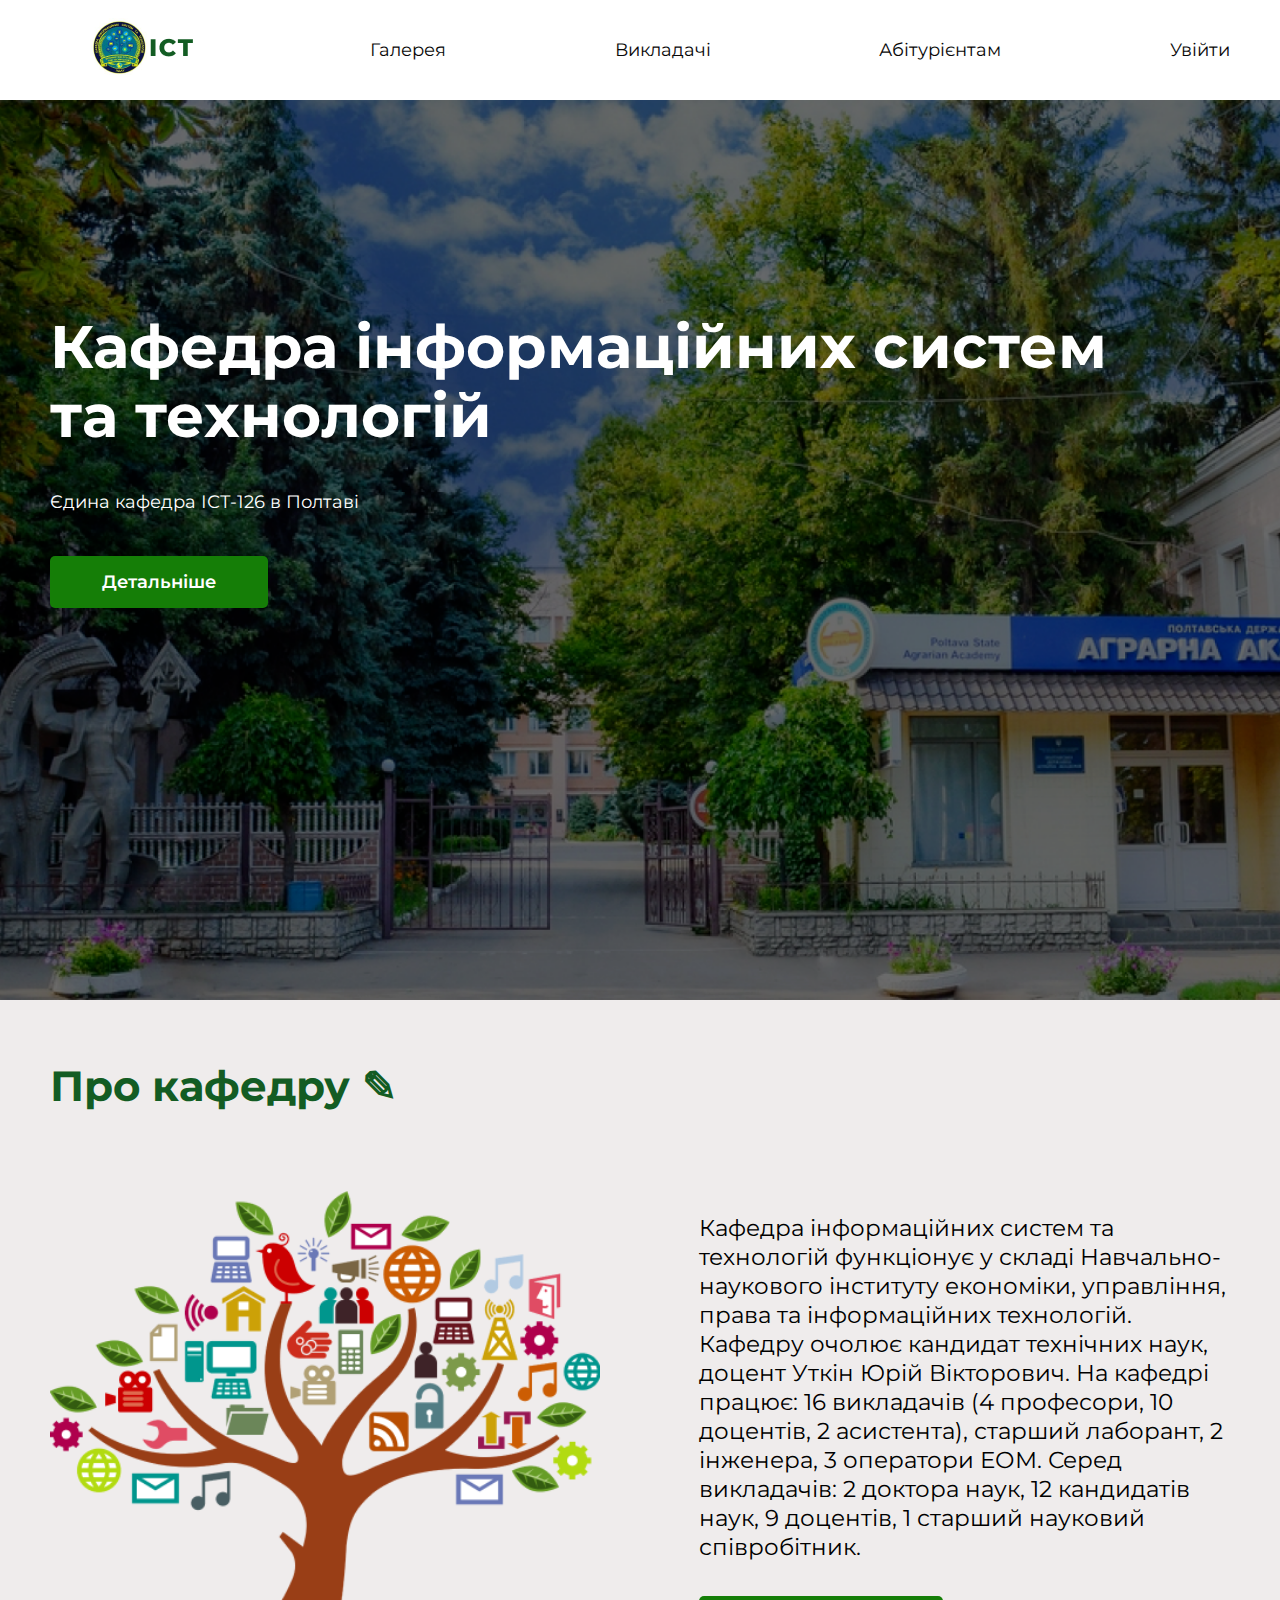
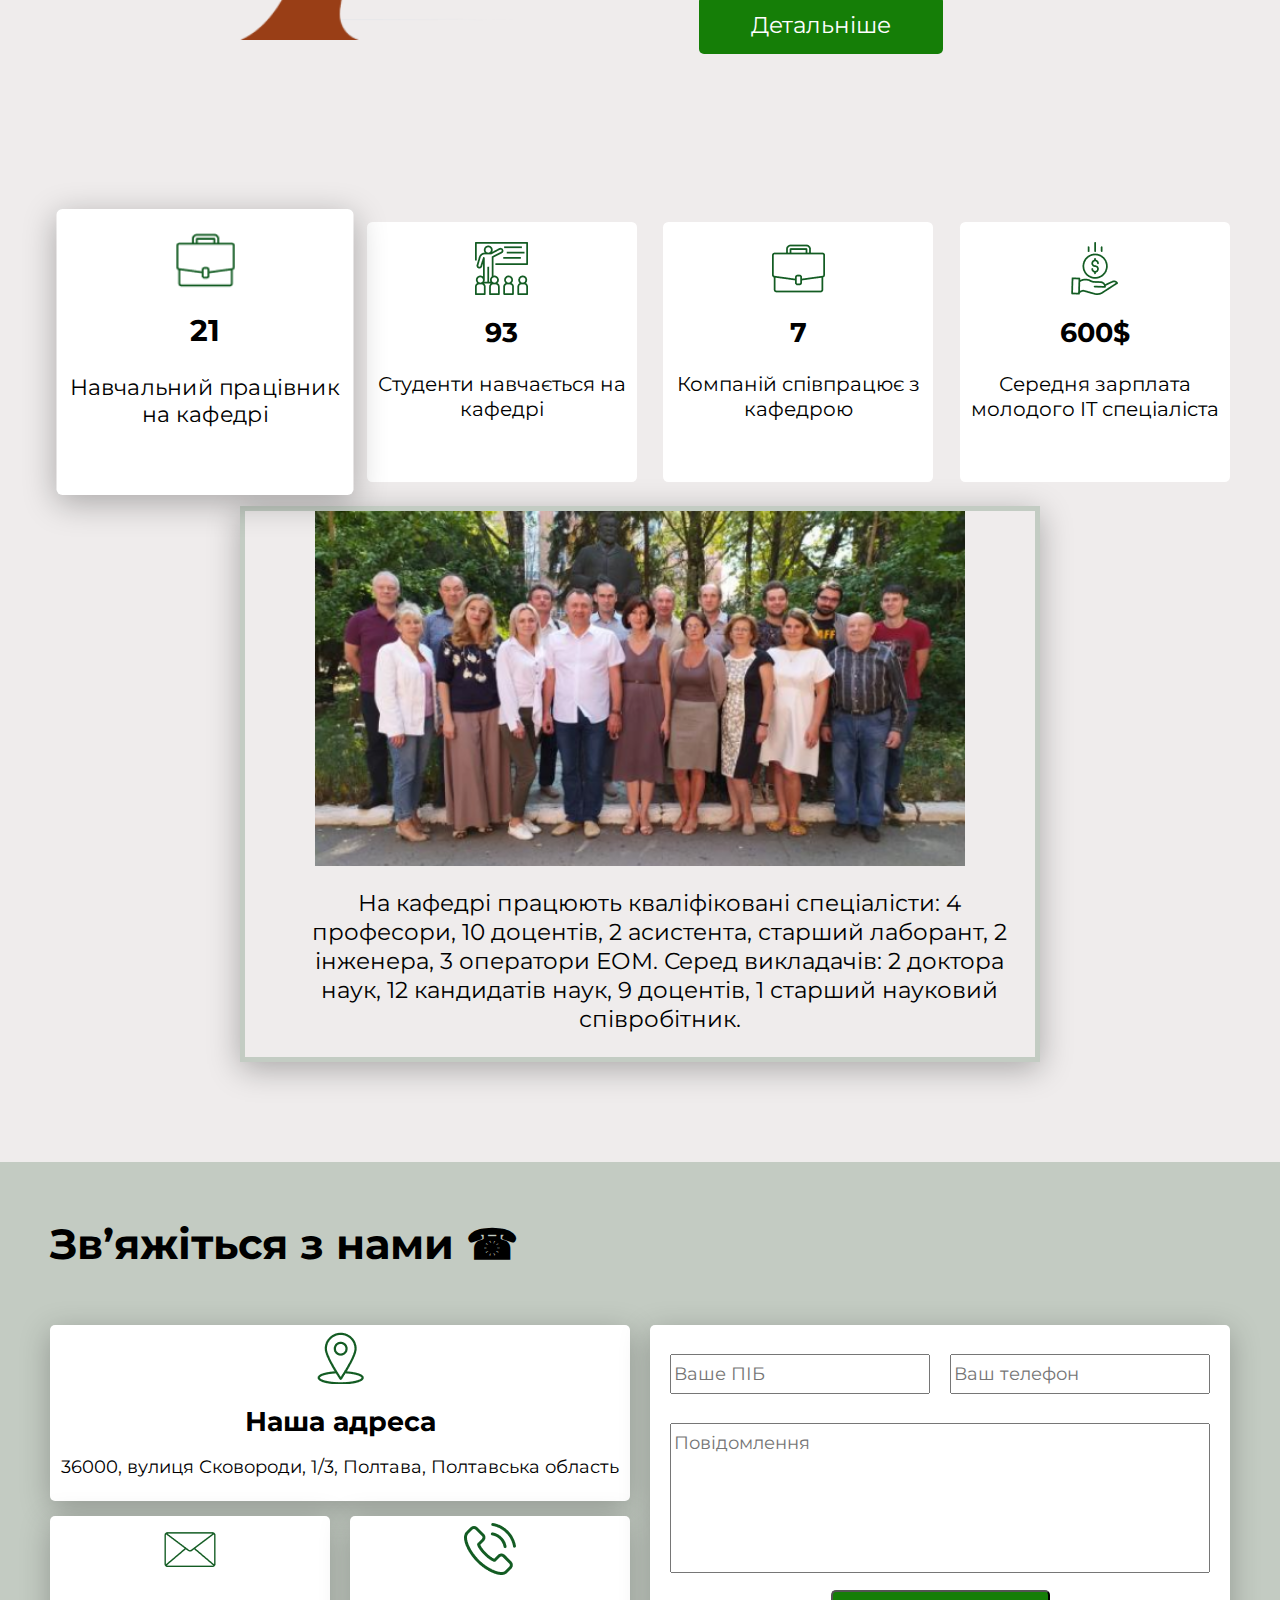
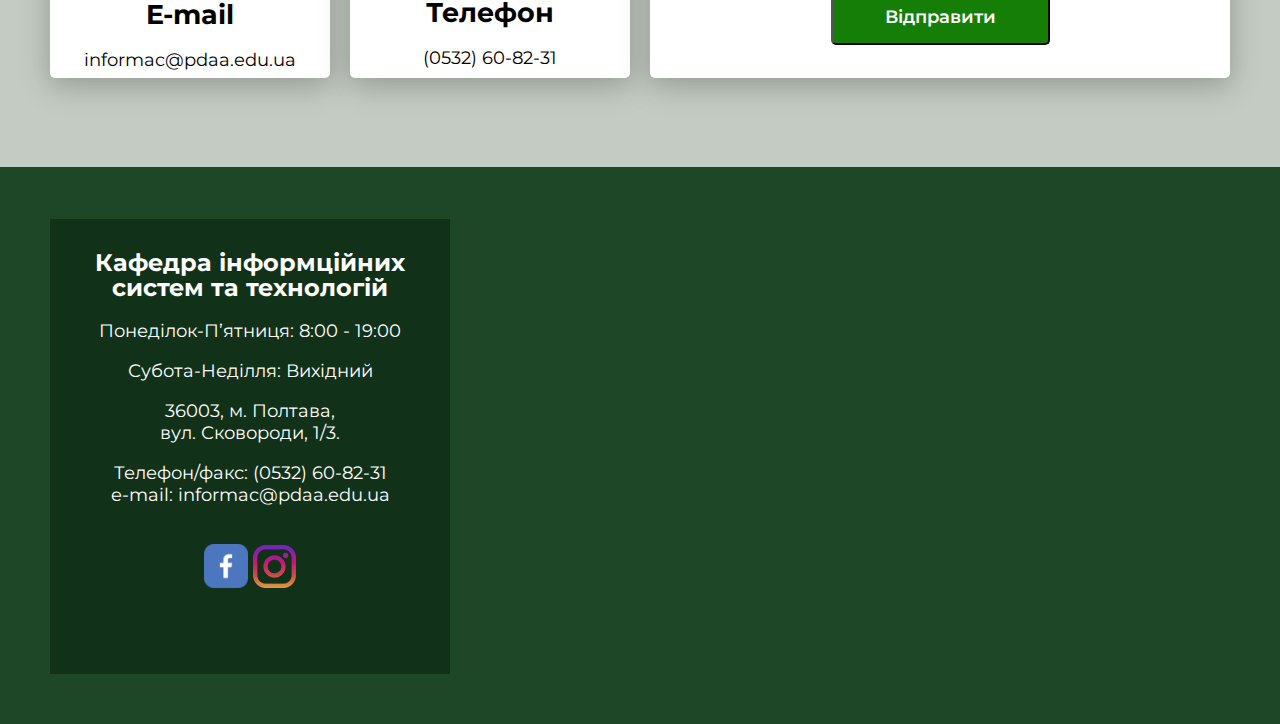
==== commit d9ceb247: "add Google Map, some change of information" ====
--- a/index.html
+++ b/index.html
@@ -85,24 +85,24 @@
       <div class="container">
         <div class="advantage__cards">
           <div class="advantage__item">
-            <img src="img/Vector.png" alt="">
+            <img src="img/Vector4.png" alt="">
             <h2>21</h2>
             <p>Навчальний працівник на кафедрі</p>
           </div>
           <div class="advantage__item">
-            <img src="img/Vector2.png" alt="">
+            <img src="img/Vector.png" alt="">
             <h2>93</h2>
             <p>Студенти навчається на кафедрі</p>
           </div>
           <div class="advantage__item">
-            <img src="img/Vector3.png" alt="">
+            <img src="img/Vector4.png" alt="">
             <h2>7</h2>
-            <p>Стейкхолдерів співпрацює з кафедрою</p>
-          </div>
-          <div class="advantage__item">
-            <img src="img/Vector4.png" alt="">
-            <h2>15000</h2>
-            <p>Вартість навчання за рік</p>
+            <p>Компаній співпрацює з кафедрою</p>
+          </div>
+          <div class="advantage__item">
+            <img src="img/Vector2.png" alt="">
+            <h2>600$</h2>
+            <p>Середня зарплата молодого IT спеціаліста</p>
           </div>
         </div>
 
@@ -113,44 +113,41 @@
             </div>
             <div class="tab__content">
               <p>
-                111Lorem ipsum dolor, sit amet consectetur adipisicing elit. Quod assumenda rem molestiae hic vitae
-                numquam!
-              </p>
-            </div>
-          </div>
-
-          <div class="tab">
-            <div class="tab__images">
-              <img src="img/gallery9.png">
-            </div>
-            <div class="tab__content">
-              <p>
-                222Lorem ipsum dolor, sit amet consectetur adipisicing elit. Quod assumenda rem molestiae hic vitae
-                numquam!
-              </p>
-            </div>
-          </div>
-
-          <div class="tab">
-            <div class="tab__images">
-              <img src="img/gallery8.png">
-            </div>
-            <div class="tab__content">
-              <p>
-                333Lorem ipsum dolor, sit amet consectetur adipisicing elit. Quod assumenda rem molestiae hic vitae
-                numquam!
-              </p>
-            </div>
-          </div>
-
-          <div class="tab">
-            <div class="tab__images">
-              <img src="img/gallery7.png">
-            </div>
-            <div class="tab__content">
-              <p>
-                444Lorem ipsum dolor, sit amet consectetur adipisicing elit. Quod assumenda rem molestiae hic vitae
-                numquam!
+                На кафедрі працюють кваліфіковані спеціалісти: 4 професори, 10 доцентів, 2 асистента, старший лаборант, 2 інженера, 3 оператори ЕОМ. Серед викладачів: 2 доктора наук, 12 кандидатів наук, 9 доцентів, 1 старший науковий співробітник.
+              </p>
+            </div>
+          </div>
+
+          <div class="tab">
+            <div class="tab__images">
+              <img src="img/gallery5.png">
+            </div>
+            <div class="tab__content">
+              <p>
+                Кафедра досить молода, але вже 93 студенти обрали ІСТ - 126, як цікаву, креативну, перспективну, високооплачувану та затребувану майбутню професію.
+              </p>
+            </div>
+          </div>
+
+          <div class="tab">
+            <div class="tab__images">
+              <img src="img/company.png">
+            </div>
+            <div class="tab__content">
+              <p>
+                Заключено договори про науково-технічне співробітництво між Полтавською державною аграрною академією та: ТОВ «Омега Солюшинс», ТОВ «Омега Девелопмент», ТОВ «ВЮСТ», TOB «ВАК», ТОВ «ІНФОСВІТ ІТ СЕРВІС»,ТОВ «СофтПро», ТОВ «АГРОКСІ УКРАЇНА» та з ТОВ «Кварт-Софт». Дані компанії пропонують студентам проходити виробничу практику та працювати.
+              </p>
+            </div>
+          </div>
+
+          <div class="tab">
+            <div class="tab__images">
+              <img src="img/work.png">
+            </div>
+            <div class="tab__content">
+              <p>
+                За даними портала DOU станом на 2020 рік, всі зарплати вказані в доларах США за курсом міжбанку після сплати податків. Медіанна зарплата розробника в Україні становить $ 2500 в місяць. Найвища медіанна зарплата у System Architect - $ 5300.
+                Найнижча - у Intern / Trainee ($ 350). 
               </p>
             </div>
           </div>
@@ -225,7 +222,8 @@
           </div>
 
           <div class="footer__map">
-            <img src="img/map.jpg" alt="map location">
+            <iframe src="https://www.google.com/maps/embed?pb=!1m18!1m12!1m3!1d3097.715439195822!2d34.55387692314482!3d49.595528880875605!2m3!1f0!2f0!3f0!3m2!1i1024!2i768!4f13.1!3m3!1m2!1s0x40d825f0e83ec64f%3A0x63ef4752abc07876!2z0J_QvtC70YLQsNCy0YHRjNC60LAg0LTQtdGA0LbQsNCy0L3QsCDQsNCz0YDQsNGA0L3QsCDQsNC60LDQtNC10LzRltGP!5e0!3m2!1suk!2sua!4v1620681539577!5m2!1suk!2sua" width="600" height="450" style="border: 0;" allowfullscreen="" loading="lazy">
+            </iframe>
           </div>
         </div>
       </div>
--- a/style/main.css
+++ b/style/main.css
@@ -150,36 +150,49 @@
 }
 /* Tabs */
 
-.show {
-  display: block;
-}
-
-.hide {
-  display: none;
-}
-
 .tab {
   display: flex;
   justify-content: space-between;
-  width: 900px;
+  width: 800px;
   box-shadow: 0px 7px 30px rgba(0, 0, 0, 0.29);
   margin: 0 auto;
   margin-bottom: 100px;
-  border: 4px solid #19a337;
+  border: 5px solid #C3CCC3;
 }
 
 .tab__images {
-  width: auto;
   margin: 0;
   padding: 0;
   line-height: 0;
-
-}
+  text-align: center;
+}
+.tab__images img {
+  width: 650px;
+}
+
 .tab__content {
   padding-left: 5%;
   font-size: 23px;
   line-height: 29px;
-}
+  text-align: center;
+}
+
+.show {
+  display: block;
+}
+
+.hide {
+  display: none;
+}
+
+
+.fade {
+  animation-name: fade;
+  animation-duration: 1s;
+}
+
+@keyframes fade{from{opacity: 0.1;}to {opacity: 1;}}
+
 
 /* Contscts */
 .contacts {
@@ -326,7 +339,7 @@
   padding-top: 20px;
 
 }
- .footer__map img {
+ .footer__map iframe {
   width: 550px;
  }
 
--- a/style/adaptive.css
+++ b/style/adaptive.css
@@ -98,7 +98,7 @@
   width: 300px;
  }
 
- .footer__map img {
+ .footer__map iframe {
   width: 500px;
  }
  .header__wrapper {
@@ -169,7 +169,15 @@
   }
 
   .tab {
-    display: none;
+    width: 500px;
+  }
+  .tab img {
+    width: 400px;
+  }
+  .tab__content {
+    padding-left: 5px;
+    font-size: 16px;
+    line-height: 23px;
   }
 
   .contact__title {
@@ -368,7 +376,7 @@
     flex-direction: column;
   }
 
-  .footer__map img {
+  .footer__map iframe {
   width: 300px;
   }
 
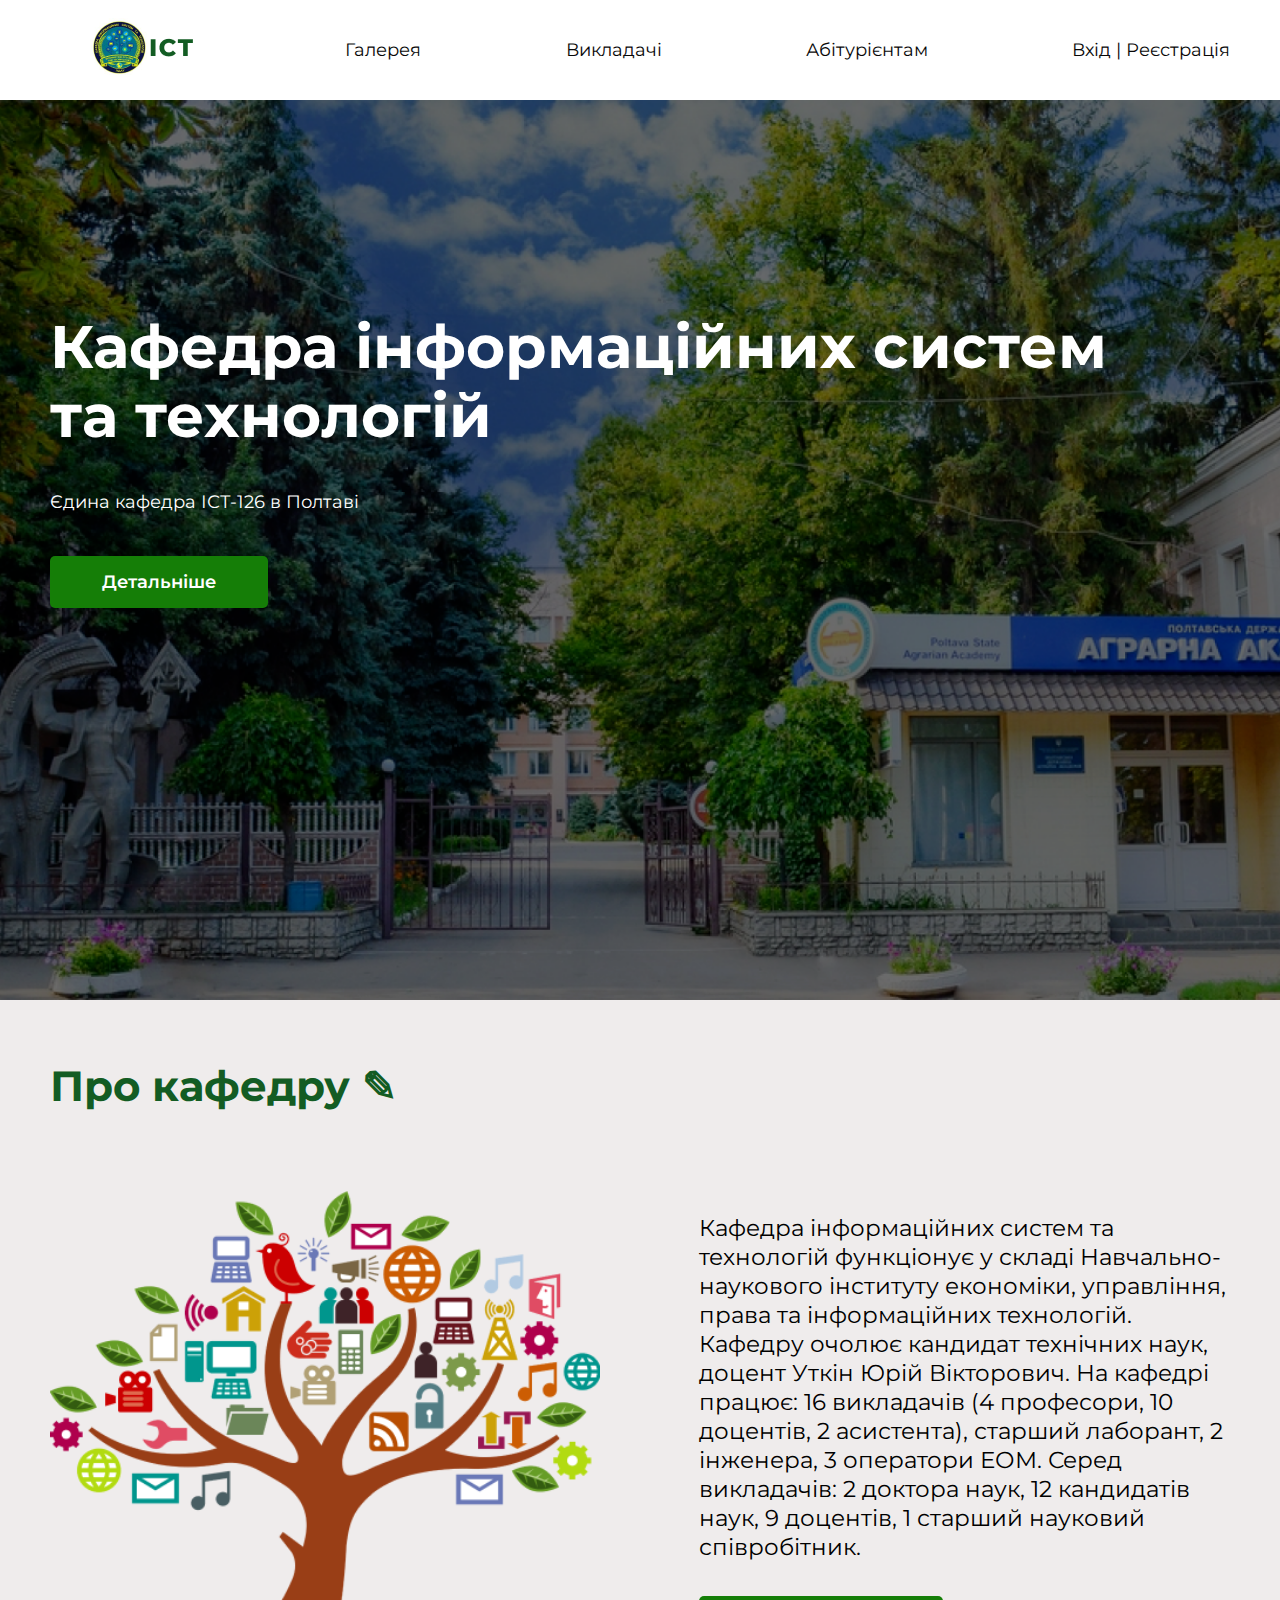
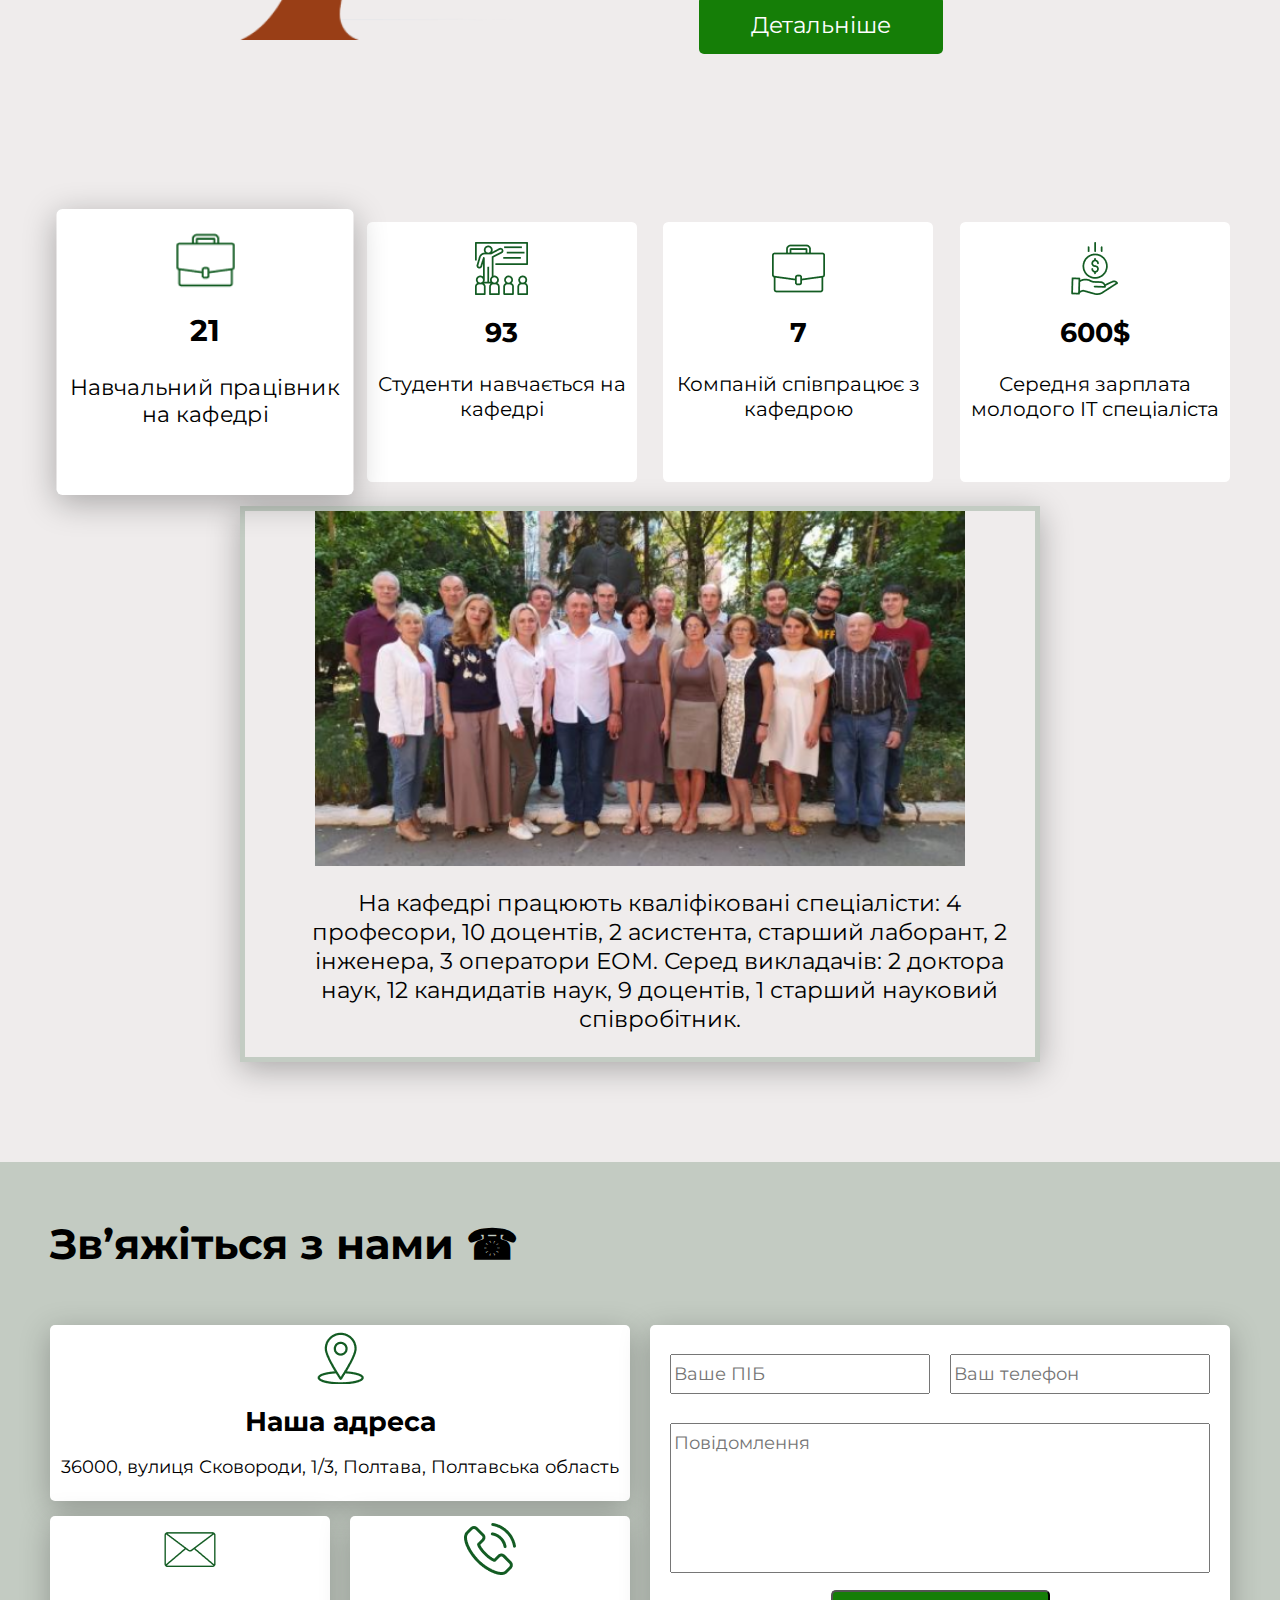
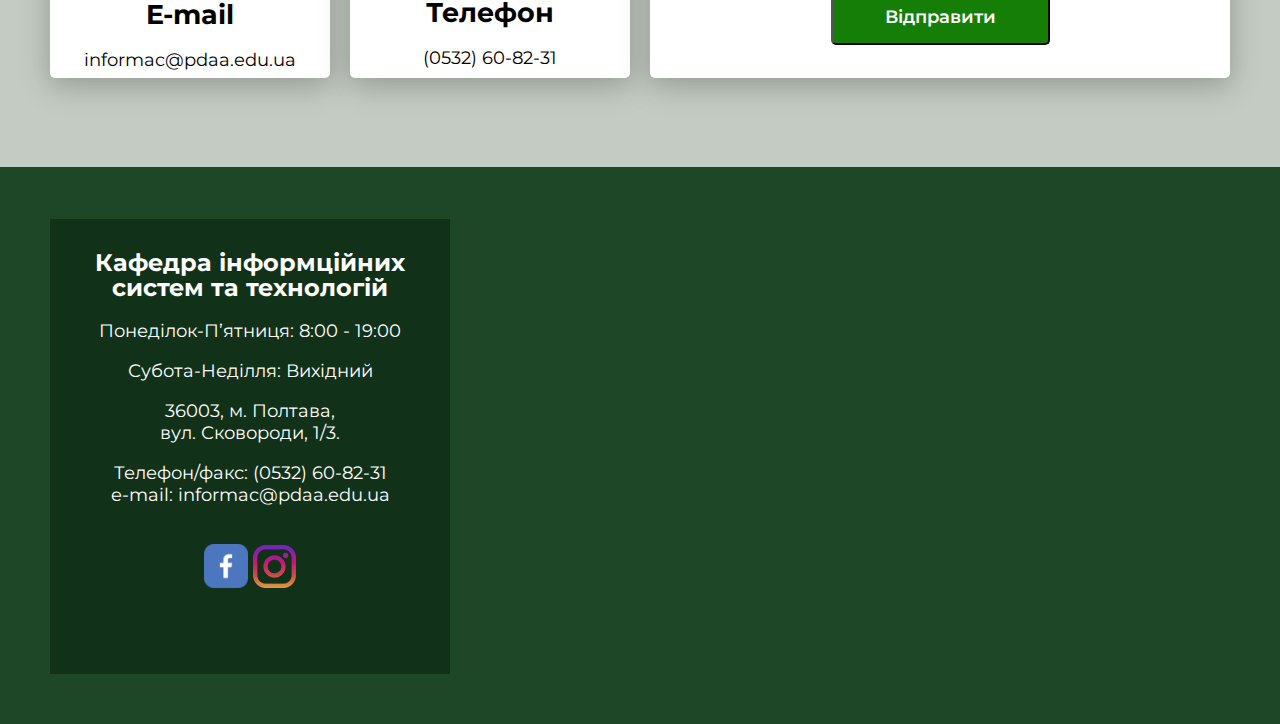
==== commit 8d51a2c9: "Added modal window for registration and login" ====
--- a/index.html
+++ b/index.html
@@ -30,10 +30,11 @@
           </a>
           <a href="for_entrant.html">
             <li class="nav__item">Абітурієнтам</li>
-          </a>
-          <a href="">
-            <li class="nav__item"> Увійти</li>
-          </a>
+          </a>          
+          <li>
+            <a href="" class="nav__item"><span id="modal__trigger-log">Вхід |</span></a>
+            <a href=""  class="nav__item"><span id="modal__trigger-reg">Реєстрація</span></a>
+          </li>
         </ul>
       </nav>
     </div>
@@ -146,7 +147,7 @@
             </div>
             <div class="tab__content">
               <p>
-                За даними портала DOU станом на 2020 рік, всі зарплати вказані в доларах США за курсом міжбанку після сплати податків. Медіанна зарплата розробника в Україні становить $ 2500 в місяць. Найвища медіанна зарплата у System Architect - $ 5300.
+                За даними портала DOU, станом на 2020 рік. Всі зарплати вказані в доларах США за курсом міжбанку після сплати податків. Медіанна зарплата розробника в Україні становить $ 2500 в місяць. Найвища медіанна зарплата у System Architect - $ 5300.
                 Найнижча - у Intern / Trainee ($ 350). 
               </p>
             </div>
@@ -228,34 +229,39 @@
         </div>
       </div>
     </footer>
-
-    <div class="registration">
-      <h2>
-        Заповніть форму, щоб зареєструватися на сайті кафедри
-      </h2>
-      <form action="">
-        <input type="text" placeholder="Ваше ПІБ">
-        <input type="e-mail" placeholder="Ваш e-mail">
-        <input type="password" placeholder="Ваш пароль">
-      </form>
-      <button>Зареєструватися</button>
-    </div>
-
-    <div class="log_in">
-      <h2>
-        Заповніть форму, щоб зайти в особистий кабінет
-      </h2>
-      <form action="">
-        <input type="email" placeholder="Ваш e-mail">
-        <input type="password" placeholder="Ваш пароль">
-      </form>
-      <button>Увійти</button>
-    </div>
-
+    
+    <div class="modal-reg hide">
+      <div class="registration">
+        <h2>
+          Заповніть форму, щоб зареєструватися на сайті кафедри
+        </h2>
+        <form action="">
+          <input type="text" placeholder="Ваше ПІБ">
+          <input type="e-mail" placeholder="Ваш e-mail">
+          <input type="password" placeholder="Ваш пароль">
+        </form>
+        <button>Зареєструватися</button>
+        <div class="modal__close" id="close-modal-reg">&times;</div>
+      </div>
+    </div>
+    
+    <div class="modal-log hide">
+      <div class="modal__log">
+        <div class="modal__content">
+          <h2>
+            Заповніть форму, щоб зайти в особистий кабінет
+          </h2>
+          <form action="">
+            <input type="email" placeholder="Ваш e-mail">
+            <input type="password" placeholder="Ваш пароль">
+          </form>
+          <button>Увійти</button>
+          <div class="modal__close" id="close-modal-log">&times;</div> 
+        </div>     
+      </div>
+    </div>
+    
+    <script src="js/tabs.js"></script>
+    <script src="js/modal.js"></script>
 </body>
-
-
-
-<script src="js/script.js"></script>
-
 </html>--- a/style/main.css
+++ b/style/main.css
@@ -67,7 +67,9 @@
 .header__wrapper {
   margin: 18% 0 0 0;
 }
+
 /* Links style */
+
 .link_style a{
   color: #FFFFFF;
   font-weight: 600;
@@ -344,15 +346,42 @@
  }
 
  /* Reg / Log */
-
- .registration {
-  display: none;
+ .modal__close {
+  font-size: 48px;
+  color: white;
+  position: absolute;
+  top: 15px;
+  right: 15px;
+  cursor: pointer;
+ }
+
+ .modal-reg {
+  position: fixed;
+  overflow: auto;
+  left: 0;
+  top: 0;
+  width: 100%;
+  height: 100%;
+  background-color: rgba(0,0,0,0.5);
+}
+.registration {
+  position: absolute;
+  left: 50%;
+  top: 50%;
+  margin-left: -225px;
+  margin-top: -200px;
+  text-align: center;
+  width: 500px;
+  padding: 2%;
+  background: #18be26;
+  box-shadow: 0px 7px 30px rgba(0, 0, 0, 0.25);
   text-align: center;
   width: 30%;
   padding: 2%;
   background: #18be26;
   box-shadow: 0px 7px 30px rgba(0, 0, 0, 0.25);
 }
+
 .registration input {
   border-radius: 5px;
   margin-bottom: 30px;
@@ -365,7 +394,7 @@
   margin-top: 40px;
   color: #030303;
   background: #f5f5f5;
-  padding: 15px 52px 15px 52px;
+  padding: 15px 32px 15px 32px;
   border-radius: 5px;
   font-weight: bold;
   background-image: linear-gradient(to left,transparent,transparent 50%,#111111ee 50%,#0a0a0a);
@@ -390,16 +419,28 @@
 }
 
 /* Log In */
-
-.log_in {
-  display: none;
-  text-align: center;
-  width: 30%;
+.modal-log {
+    position: fixed;
+    overflow: auto;
+    left: 0;
+    top: 0;
+    width: 100%;
+    height: 100%;
+    background-color: rgba(0,0,0,0.5);
+}
+.modal__log {
+  position: absolute;
+  left: 50%;
+  top: 50%;
+  margin-left: -225px;
+  margin-top: -200px;
+  text-align: center;
+  width: 500px;
   padding: 2%;
   background: #18be26;
   box-shadow: 0px 7px 30px rgba(0, 0, 0, 0.25);
 }
-.log_in input {
+.modal__log input {
   border-radius: 5px;
   margin-bottom: 30px;
   width: 399px;
@@ -409,7 +450,7 @@
   box-sizing: border-box;
 }
 
-.log_in button {
+.modal__log button {
   margin-top: 40px;
   color: #030303;
   background: #f5f5f5;
@@ -422,16 +463,16 @@
   transition: all .40s ease-in; 
 }
 
-.log_in button:active{
+.modal__logbutton:active{
   transform: scale(1.1);
 }
 
-.log_in button:hover{
+.modal__log button:hover{
   background-position: 0 0;
   color: #fff;
 }
 
-.log_in h2 {
+.modal__log h2 {
   font-size: 18px;
   line-height: 22px;
   color: #FFFFFF;
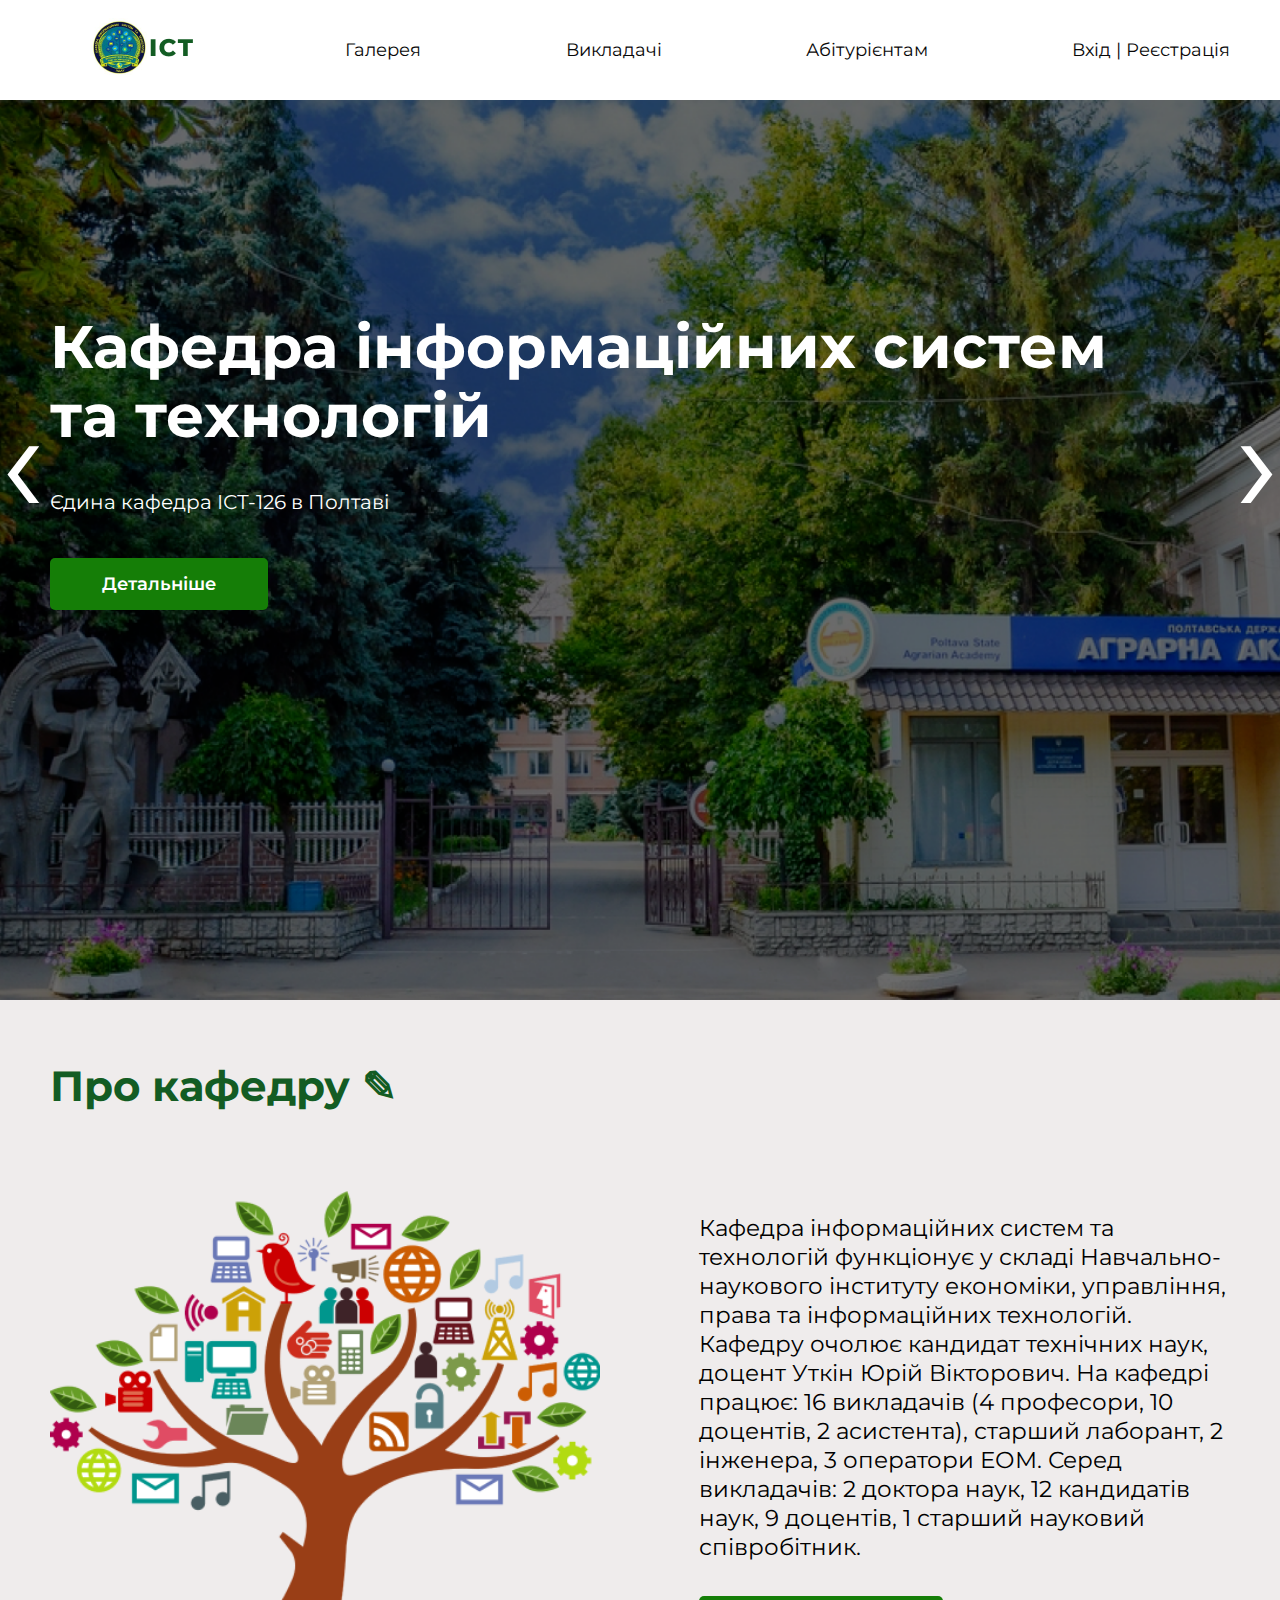
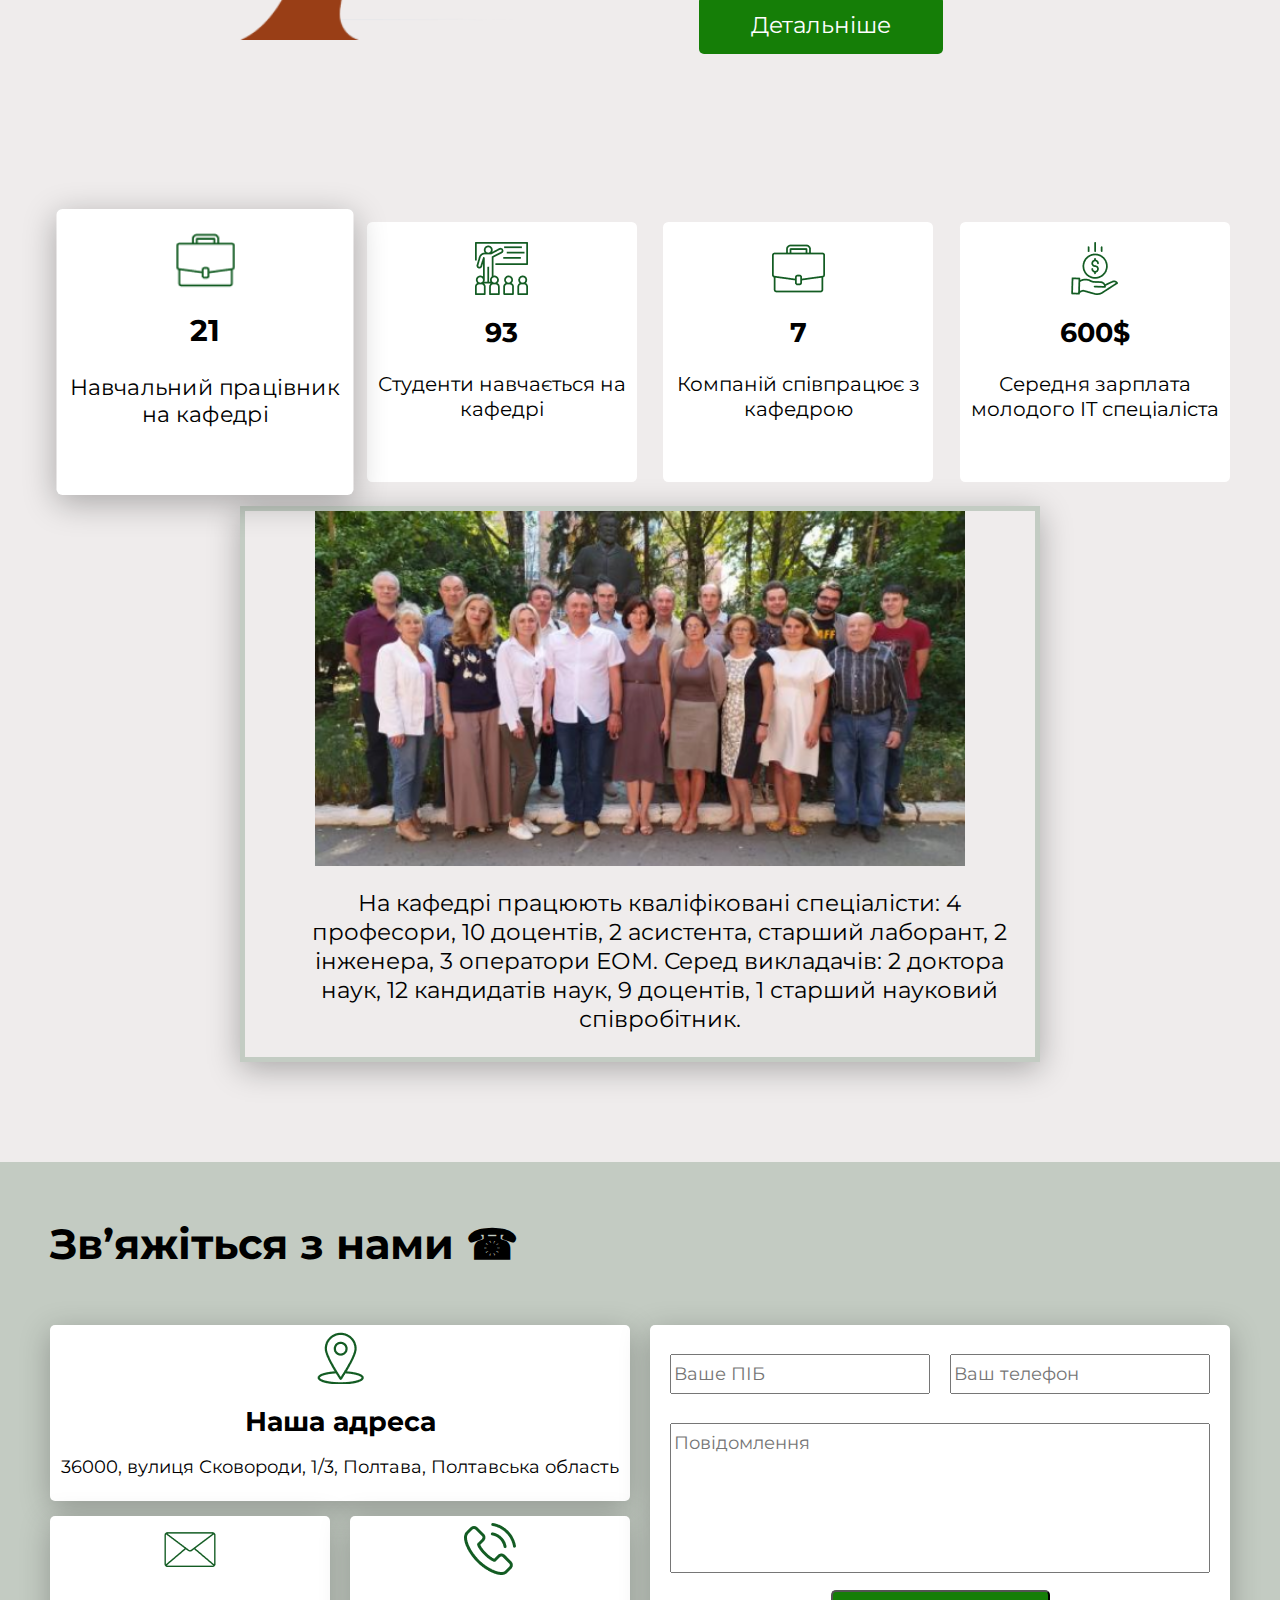
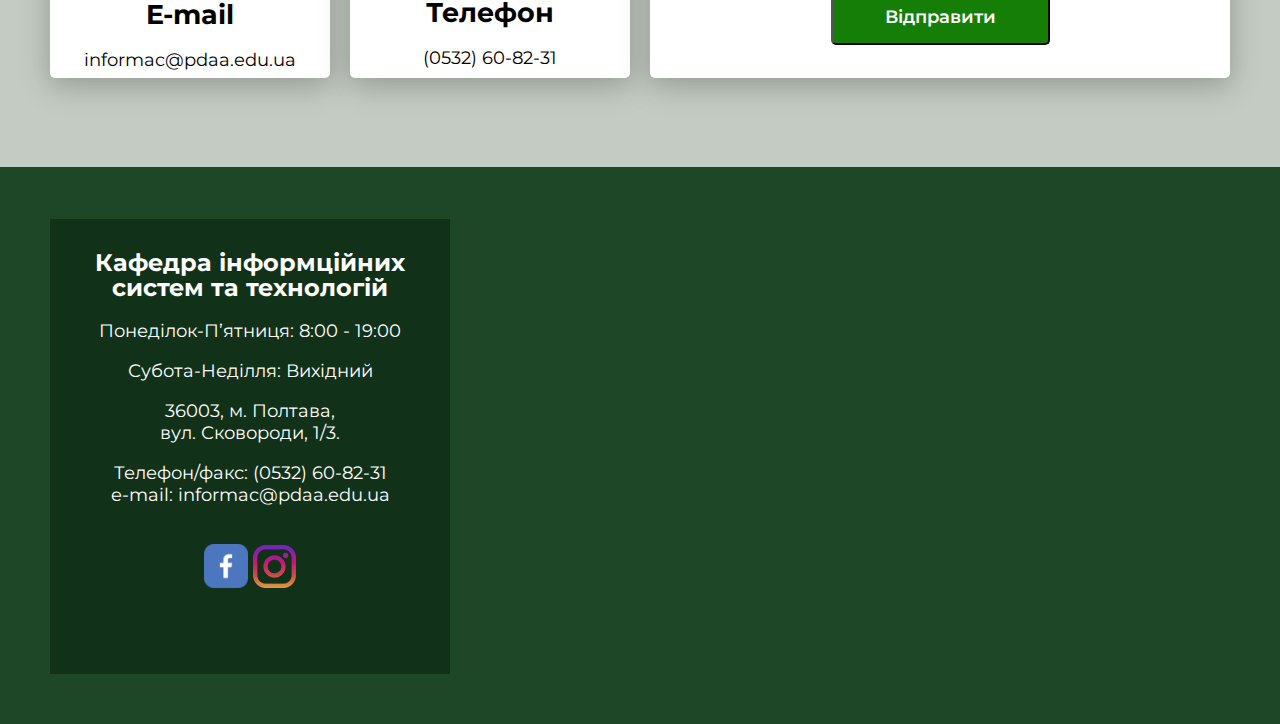
==== commit 6c2aeeef: "Added Slider, first version" ====
--- a/index.html
+++ b/index.html
@@ -40,19 +40,55 @@
     </div>
 
     <div class="header__content">
-      <div class="container">
-        <div class="header__wrapper">
-          <div class="header__title">
-            <h1>Кафедра інформаційних систем<br> та технологій</h1>
-          </div>
-          <div class="header__subtitle">
-            <p>Єдина кафедра ІСТ-126 в Полтаві</p>
-          </div>
-          <div class="header__detail link_style">
-            <a href="chair_detail.html">Детальніше</a>
-          </div>
-        </div>
-      </div>
+     <span class="prev">&#8249;</span>
+      <div class="slide"  id='slide_1'>
+        <div class="container">
+          <div class="header__wrapper">      
+            <div class="header__title">
+              <h1>Кафедра інформаційних систем<br> та технологій</h1>
+            </div>
+            <div class="header__subtitle">
+              <p>Єдина кафедра ІСТ-126 в Полтаві</p>
+            </div>
+            <div class="header__detail link_style">
+              <a href="chair_detail.html">Детальніше</a>
+            </div>
+          </div>
+        </div>
+      </div>
+  
+        <div class="slide"  id='slide_2'>
+         <div class="container">
+          <div class="header__wrapper">      
+            <div class="header__title">
+              <h1>Не знайшли відповідь на своє запитання?</h1>
+            </div>
+            <div class="header__subtitle">
+              <p>Зателефонуйте, або ж заповніть форму. З вами зв'яжуться представники приймальної комісі і проконсультують вас!</p>
+            </div>
+            <div class="header__detail link_style">
+              <a href="#contacts">Консультація</a>
+            </div>
+          </div>
+        </div>
+      </div>
+  
+      <div class="slide" id='slide_3'>
+        <div class="container">
+          <div class="header__wrapper">      
+            <div class="header__title">
+              <h1>Ви дізнались все що хотіли, і вас зацікавило?</h1>
+            </div>
+            <div class="header__subtitle">
+              <p>Дізнатись які документи потрібні для вступу</p>
+            </div>
+            <div class="header__detail link_style">
+              <a href="for_entrant.html">Тут</a>
+            </div>
+          </div>
+        </div>
+      </div>
+     <span class="next">&#8250;</span>
     </div>
   </header>
 
@@ -155,7 +191,7 @@
 
     </section>
 
-    <section class="contacts">
+    <section class="contacts" id="contacts">
       <div class="container">
         <div class="contact__title">
           <h2>Зв’яжіться з нами &#9742;</h2>
@@ -263,5 +299,6 @@
     
     <script src="js/tabs.js"></script>
     <script src="js/modal.js"></script>
+    <script src="js/slider.js"></script>
 </body>
 </html>--- a/style/main.css
+++ b/style/main.css
@@ -46,12 +46,46 @@
 
 /* Header */
 
-.header__content {
+.prev {
+  font-size: 150px;
+  color: white;
+  margin-top: 400px;
+  position: absolute;
+  left: 0;
+  top: 50px;
+  cursor: pointer;
+
+}
+.next {
+  font-size: 150px;
+  color: white;
+  margin-top: 400px;
+  position: absolute;
+  right: 0;
+  top: 50px;
+  cursor: pointer;
+}
+
+#slide_1{
   background-color:#0a2404;
   background: url(../img/bg.png) center/cover no-repeat;
   height: 100vh;
   overflow: hidden;
-}
+} 
+
+ #slide_2 {
+  background-color:#0a2404;
+  background: url(../img/bg_2.png) center/cover no-repeat;
+  height: 100vh;
+  overflow: hidden;
+}
+
+#slide_3 {
+  background-color:#0a2404;
+  background: url(../img/bg_3.png) center/cover no-repeat;
+  height: 100vh;
+  overflow: hidden;
+}  
 
 .header__title {
   font-size: 30px;
@@ -61,6 +95,7 @@
 
 .header__subtitle {
   color: #FFFFFF;
+  font-size: 20px;
   padding-bottom: 40px;
 }
 
@@ -365,6 +400,7 @@
   background-color: rgba(0,0,0,0.5);
 }
 .registration {
+  border-radius: 5px;
   position: absolute;
   left: 50%;
   top: 50%;
@@ -420,15 +456,16 @@
 
 /* Log In */
 .modal-log {
-    position: fixed;
-    overflow: auto;
-    left: 0;
-    top: 0;
-    width: 100%;
-    height: 100%;
-    background-color: rgba(0,0,0,0.5);
+  position: fixed;
+  overflow: auto;
+  left: 0;
+  top: 0;
+  width: 100%;
+  height: 100%;
+  background-color: rgba(0,0,0,0.5);
 }
 .modal__log {
+  border-radius: 5px;
   position: absolute;
   left: 50%;
   top: 50%;
--- a/style/adaptive.css
+++ b/style/adaptive.css
@@ -13,6 +13,7 @@
     font-size: 25px;
 
   }
+
   .about__wrapper-descript {
     width: 50%;
     padding-left: 5%;
@@ -130,6 +131,12 @@
     width: 500px;
   }
   
+    .prev {
+    display: none;
+  }
+  .next {
+    display: none;
+  }
   .about__wrapper {
     display: flex;
     width: 650px;
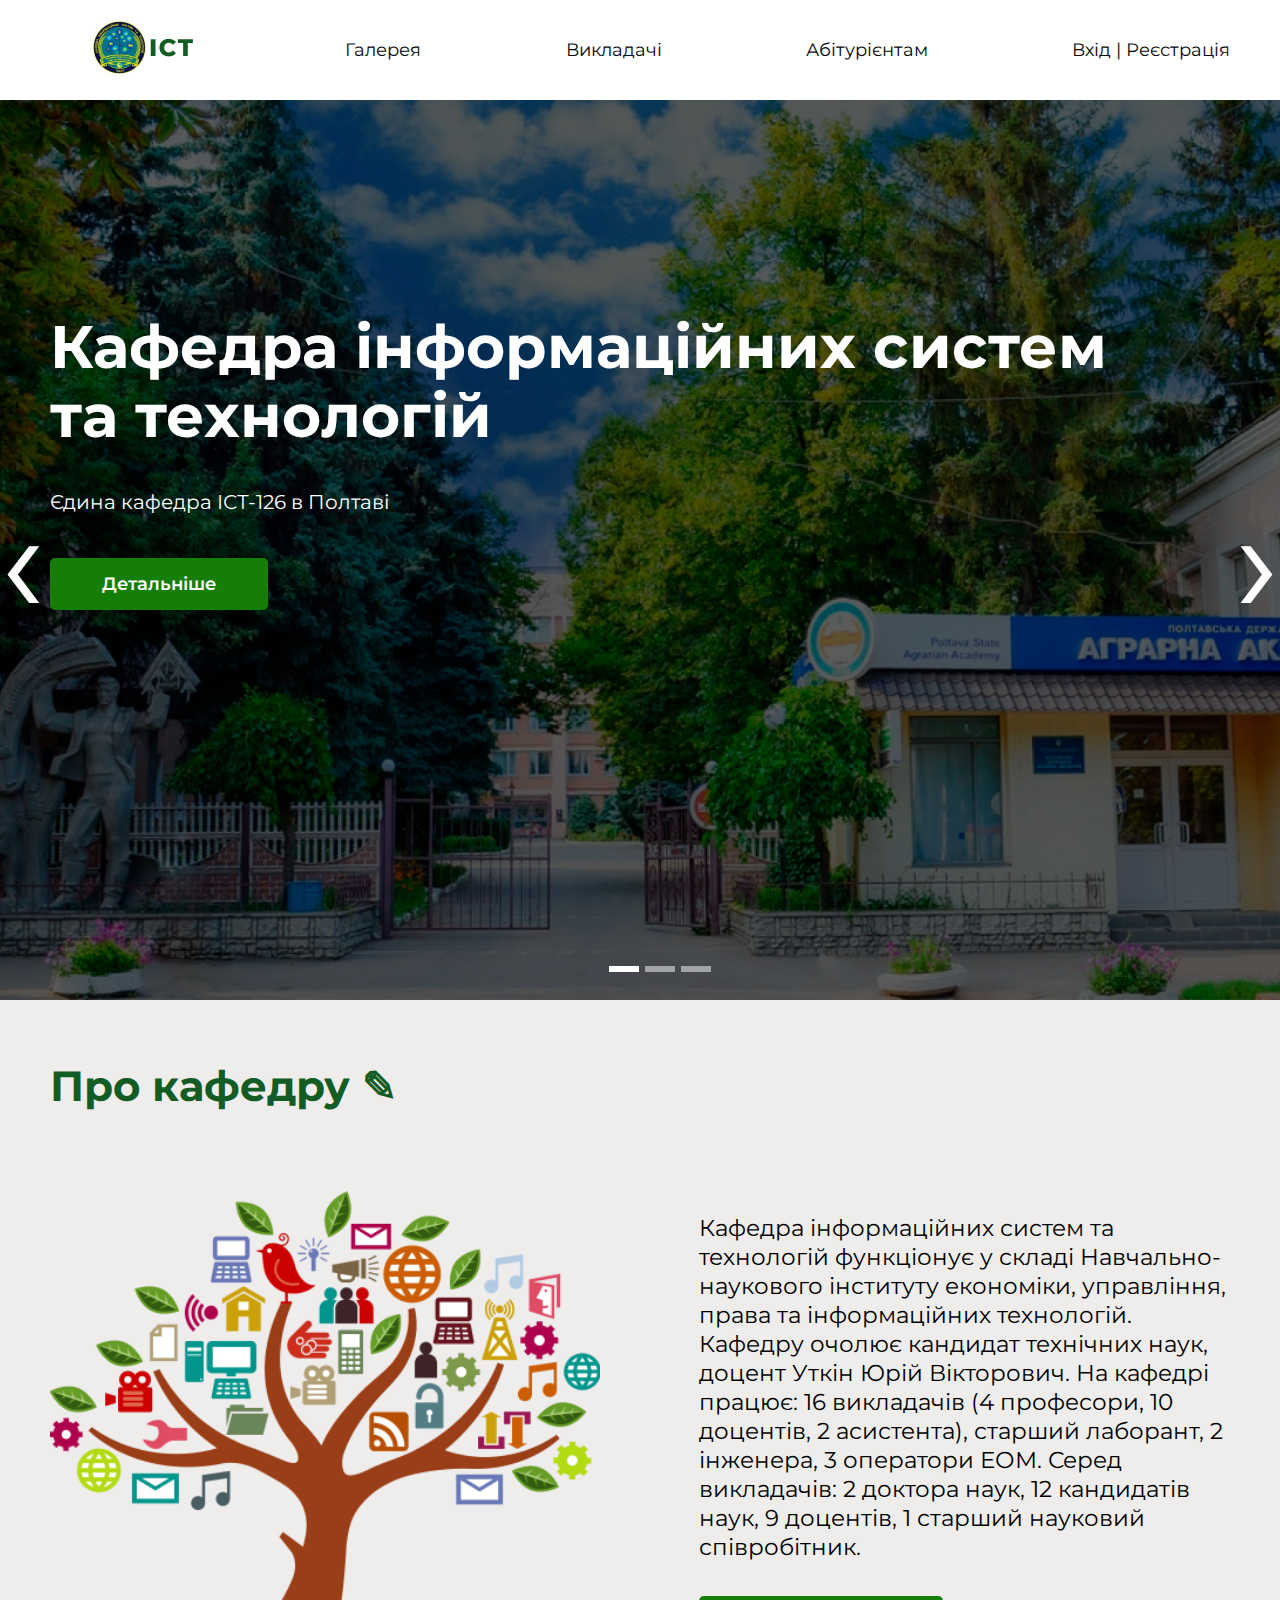
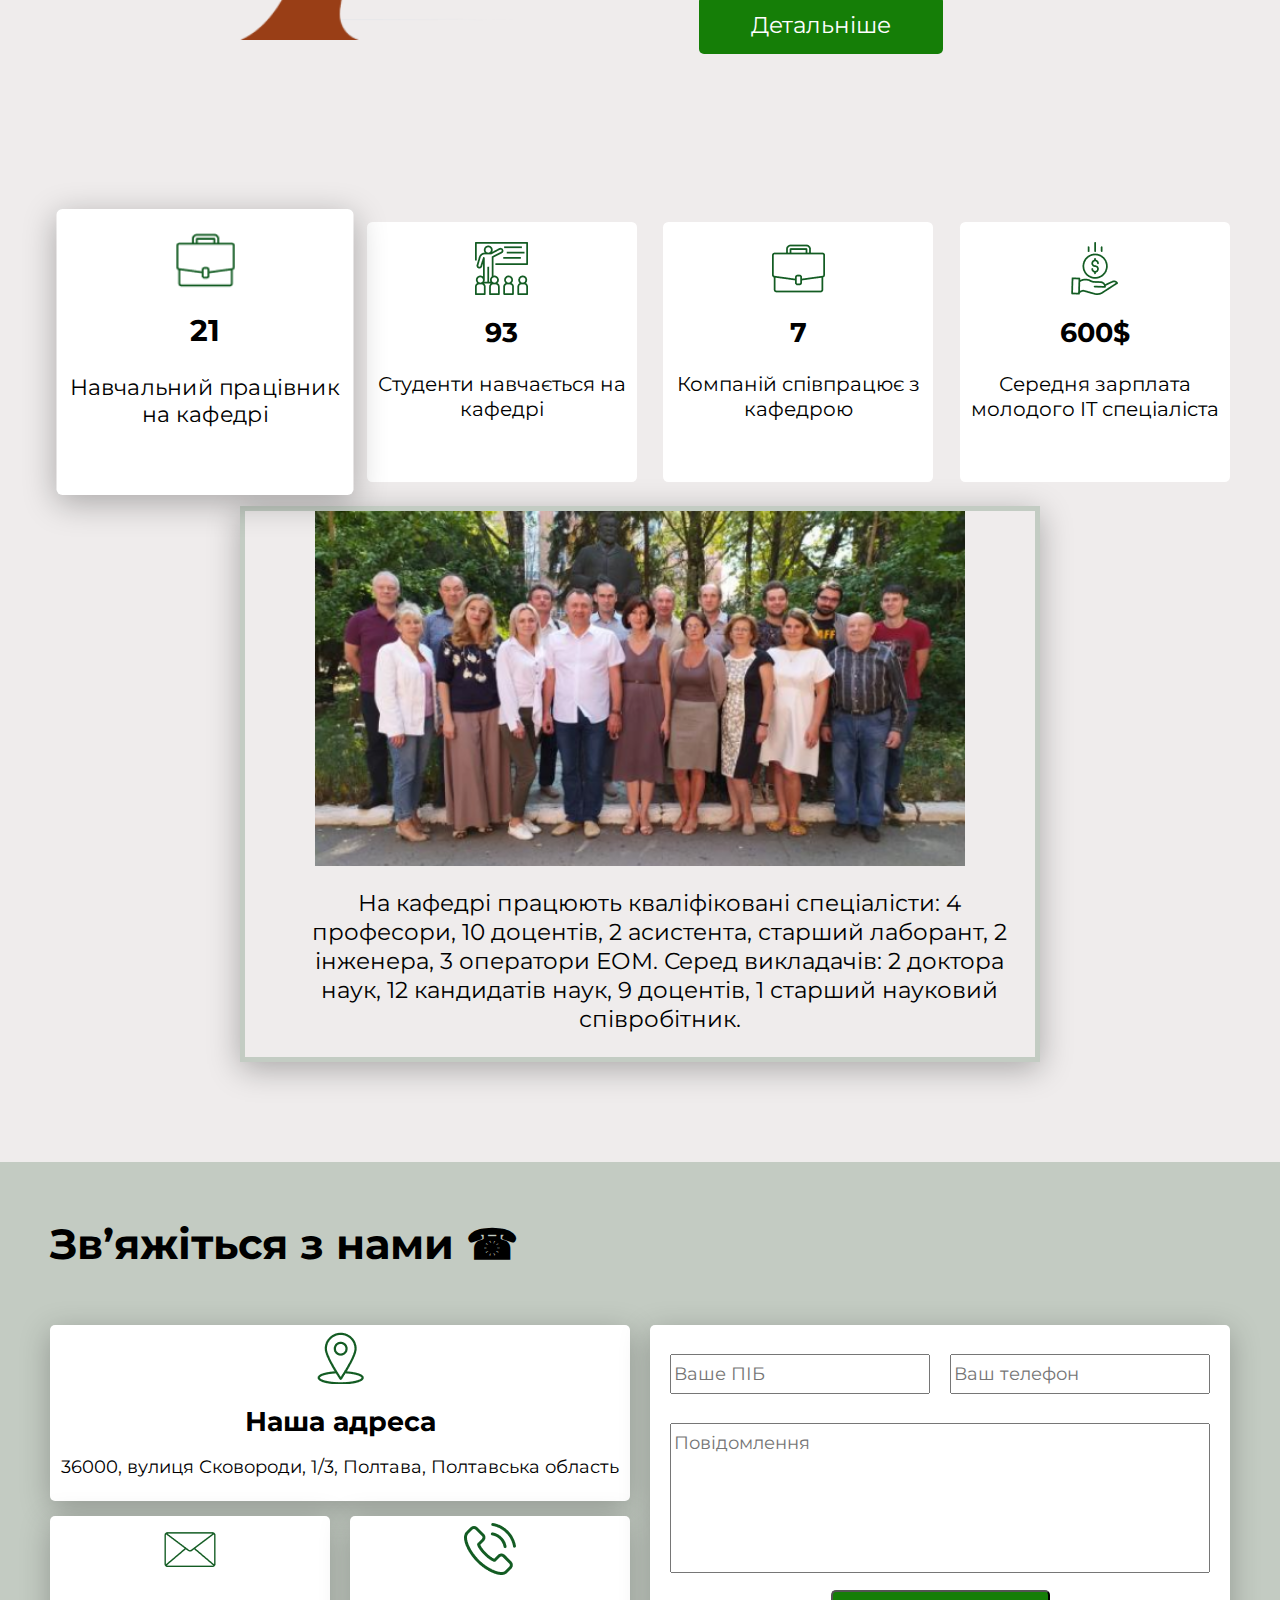
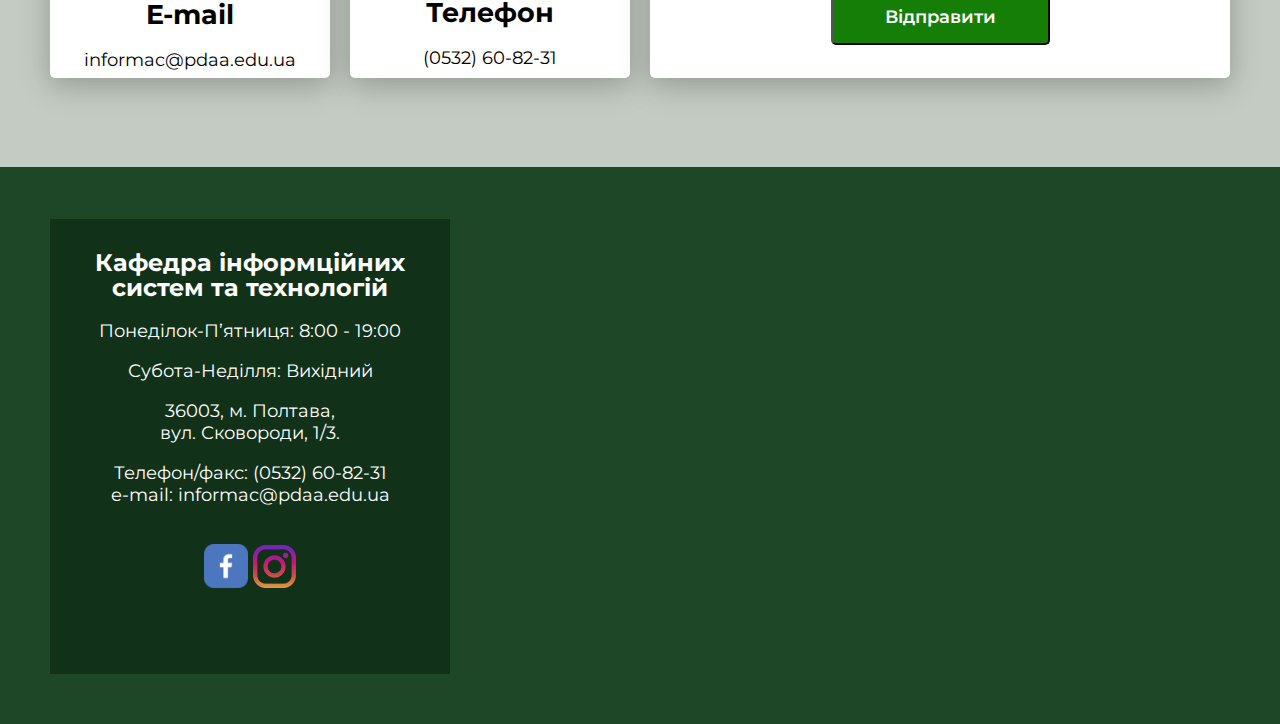
==== commit 8039b112: "Added first version burger manu" ====
--- a/index.html
+++ b/index.html
@@ -35,59 +35,74 @@
             <a href="" class="nav__item"><span id="modal__trigger-log">Вхід |</span></a>
             <a href=""  class="nav__item"><span id="modal__trigger-reg">Реєстрація</span></a>
           </li>
+          <li class="toggle-btn">
+              <span></span>
+              <span></span>
+              <span></span>         
+          </li>
         </ul>
       </nav>
-    </div>
-
-    <div class="header__content">
-     <span class="prev">&#8249;</span>
-      <div class="slide"  id='slide_1'>
+
+      <div class="burger-menu hide">   
+        <ul>
+          <li><a href="gallery.html">Галерея</a></li>
+          <li><a href="professor.html">Викладачі</a></li>
+          <li><a href="for_entrant.html">Абітурієнтам</a></li>         
+          <li><a href=""><span>Вхід</span></a></li>
+          <li><a href=""><span>Реєстрація</span></a></li>
+        </ul>
+    </div>
+   </div>       
+    
+  <div class="header__content">
+    <span class="prev">&#8249;</span>
+    <div class="slide"  id='slide_1'>
+      <div class="container">
+        <div class="header__wrapper">      
+          <div class="header__title">
+            <h1>Кафедра інформаційних систем<br> та технологій</h1>
+          </div>
+          <div class="header__subtitle">
+            <p>Єдина кафедра ІСТ-126 в Полтаві</p>
+          </div>
+          <div class="header__detail link_style">
+            <a href="chair_detail.html">Детальніше</a>
+          </div>
+        </div>
+      </div>
+    </div>
+
+      <div class="slide"  id='slide_2'>
         <div class="container">
-          <div class="header__wrapper">      
-            <div class="header__title">
-              <h1>Кафедра інформаційних систем<br> та технологій</h1>
-            </div>
-            <div class="header__subtitle">
-              <p>Єдина кафедра ІСТ-126 в Полтаві</p>
-            </div>
-            <div class="header__detail link_style">
-              <a href="chair_detail.html">Детальніше</a>
-            </div>
-          </div>
-        </div>
-      </div>
-  
-        <div class="slide"  id='slide_2'>
-         <div class="container">
-          <div class="header__wrapper">      
-            <div class="header__title">
-              <h1>Не знайшли відповідь на своє запитання?</h1>
-            </div>
-            <div class="header__subtitle">
-              <p>Зателефонуйте, або ж заповніть форму. З вами зв'яжуться представники приймальної комісі і проконсультують вас!</p>
-            </div>
-            <div class="header__detail link_style">
-              <a href="#contacts">Консультація</a>
-            </div>
-          </div>
-        </div>
-      </div>
-  
-      <div class="slide" id='slide_3'>
-        <div class="container">
-          <div class="header__wrapper">      
-            <div class="header__title">
-              <h1>Ви дізнались все що хотіли, і вас зацікавило?</h1>
-            </div>
-            <div class="header__subtitle">
-              <p>Дізнатись які документи потрібні для вступу</p>
-            </div>
-            <div class="header__detail link_style">
-              <a href="for_entrant.html">Тут</a>
-            </div>
-          </div>
-        </div>
-      </div>
+        <div class="header__wrapper">      
+          <div class="header__title">
+            <h1>Не знайшли відповідь на своє запитання?</h1>
+          </div>
+          <div class="header__subtitle">
+            <p>Зателефонуйте, або ж заповніть форму. З вами зв'яжуться представники приймальної комісі і проконсультують вас!</p>
+          </div>
+          <div class="header__detail link_style">
+            <a href="#contacts">Консультація</a>
+          </div>
+        </div>
+      </div>
+    </div>
+
+    <div class="slide" id='slide_3'>
+      <div class="container">
+        <div class="header__wrapper">      
+          <div class="header__title">
+            <h1>Ви дізнались все що хотіли, і вас зацікавило?</h1>
+          </div>
+          <div class="header__subtitle">
+            <p>Дізнатись які документи потрібні для вступу</p>
+          </div>
+          <div class="header__detail link_style">
+            <a href="for_entrant.html">Тут</a>
+          </div>
+        </div>
+      </div>
+    </div>
      <span class="next">&#8250;</span>
     </div>
   </header>
@@ -300,5 +315,6 @@
     <script src="js/tabs.js"></script>
     <script src="js/modal.js"></script>
     <script src="js/slider.js"></script>
+    <script src="js/burger.js"></script>
 </body>
 </html>--- a/style/main.css
+++ b/style/main.css
@@ -86,6 +86,34 @@
   height: 100vh;
   overflow: hidden;
 }  
+.carousel-indicators {
+  position: absolute;
+  right: 0;
+  bottom: 0;
+  left: 0;
+  z-index: 15;
+  display: flex;
+  justify-content: center;
+  margin-right: 15%;
+  margin-left: 15%;
+  list-style: none;
+}
+
+.dot {
+  box-sizing: content-box;
+  flex: 0 1 auto;
+  width: 30px;
+  height: 6px;
+  margin-right: 3px;
+  margin-left: 3px;
+  cursor: pointer;
+  background-color: #fff;
+  background-clip: padding-box;
+  border-top: 10px solid transparent;
+  border-bottom: 10px solid transparent;
+  opacity: .5;
+  transition: opacity .6s ease;
+}
 
 .header__title {
   font-size: 30px;
@@ -617,4 +645,54 @@
    padding: 20px;
  }
 
- + 
+ /*  Burger menu */
+ .burger-menu {
+   display: none;
+   position: absolute;
+   right: 100px;
+   top: 0px;
+   z-index: 100;
+   width: 250px;
+   height: 490px;
+   background: #5b665ff8;
+   overflow: hidden;
+ }
+
+.toggle-btn {
+  display: none;
+  position: absolute;
+  right: 30px;
+  top: 20px;
+  background: #5b665f;
+  padding: 10px;
+  border-radius: 12px;
+  cursor: pointer;
+}
+
+.burger-menu a{
+  color:white;
+  font-size: 20px;
+}
+
+.burger-menu a:hover{
+border-bottom: 2px solid white
+}
+
+.burger-menu li{
+margin-bottom: 10px;
+}
+
+.toggle-btn span {
+  display: block;
+  width: 25px;
+  height: 4px;
+  background-color: rgb(23, 167, 4);
+  margin: 4px;
+
+}
+
+.toggle-btn:hover {
+  transform: scale(1.2);
+}
+
--- a/style/adaptive.css
+++ b/style/adaptive.css
@@ -112,6 +112,9 @@
   .container {
     width: 500px;
   }
+  .toggle-btn {
+    display: block;
+  }
   .professor__card {
     flex-wrap: wrap;
   }
